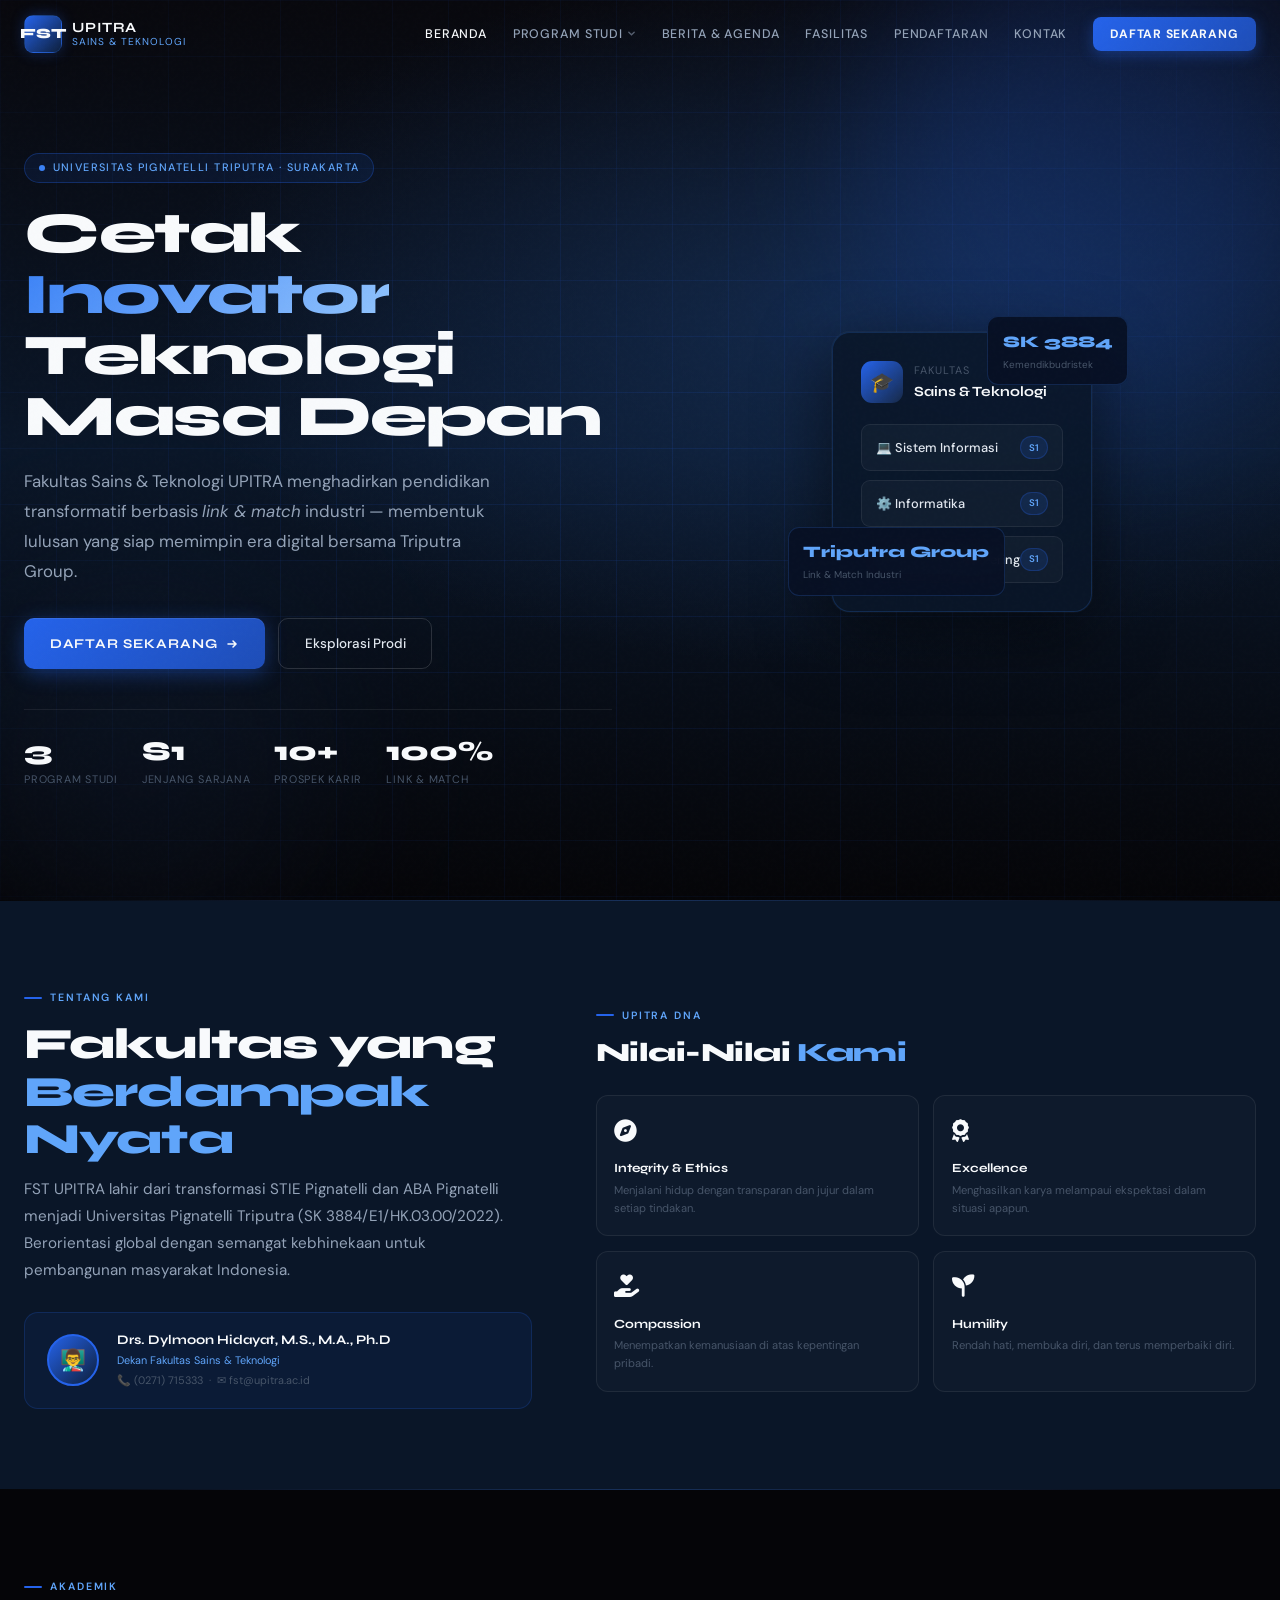
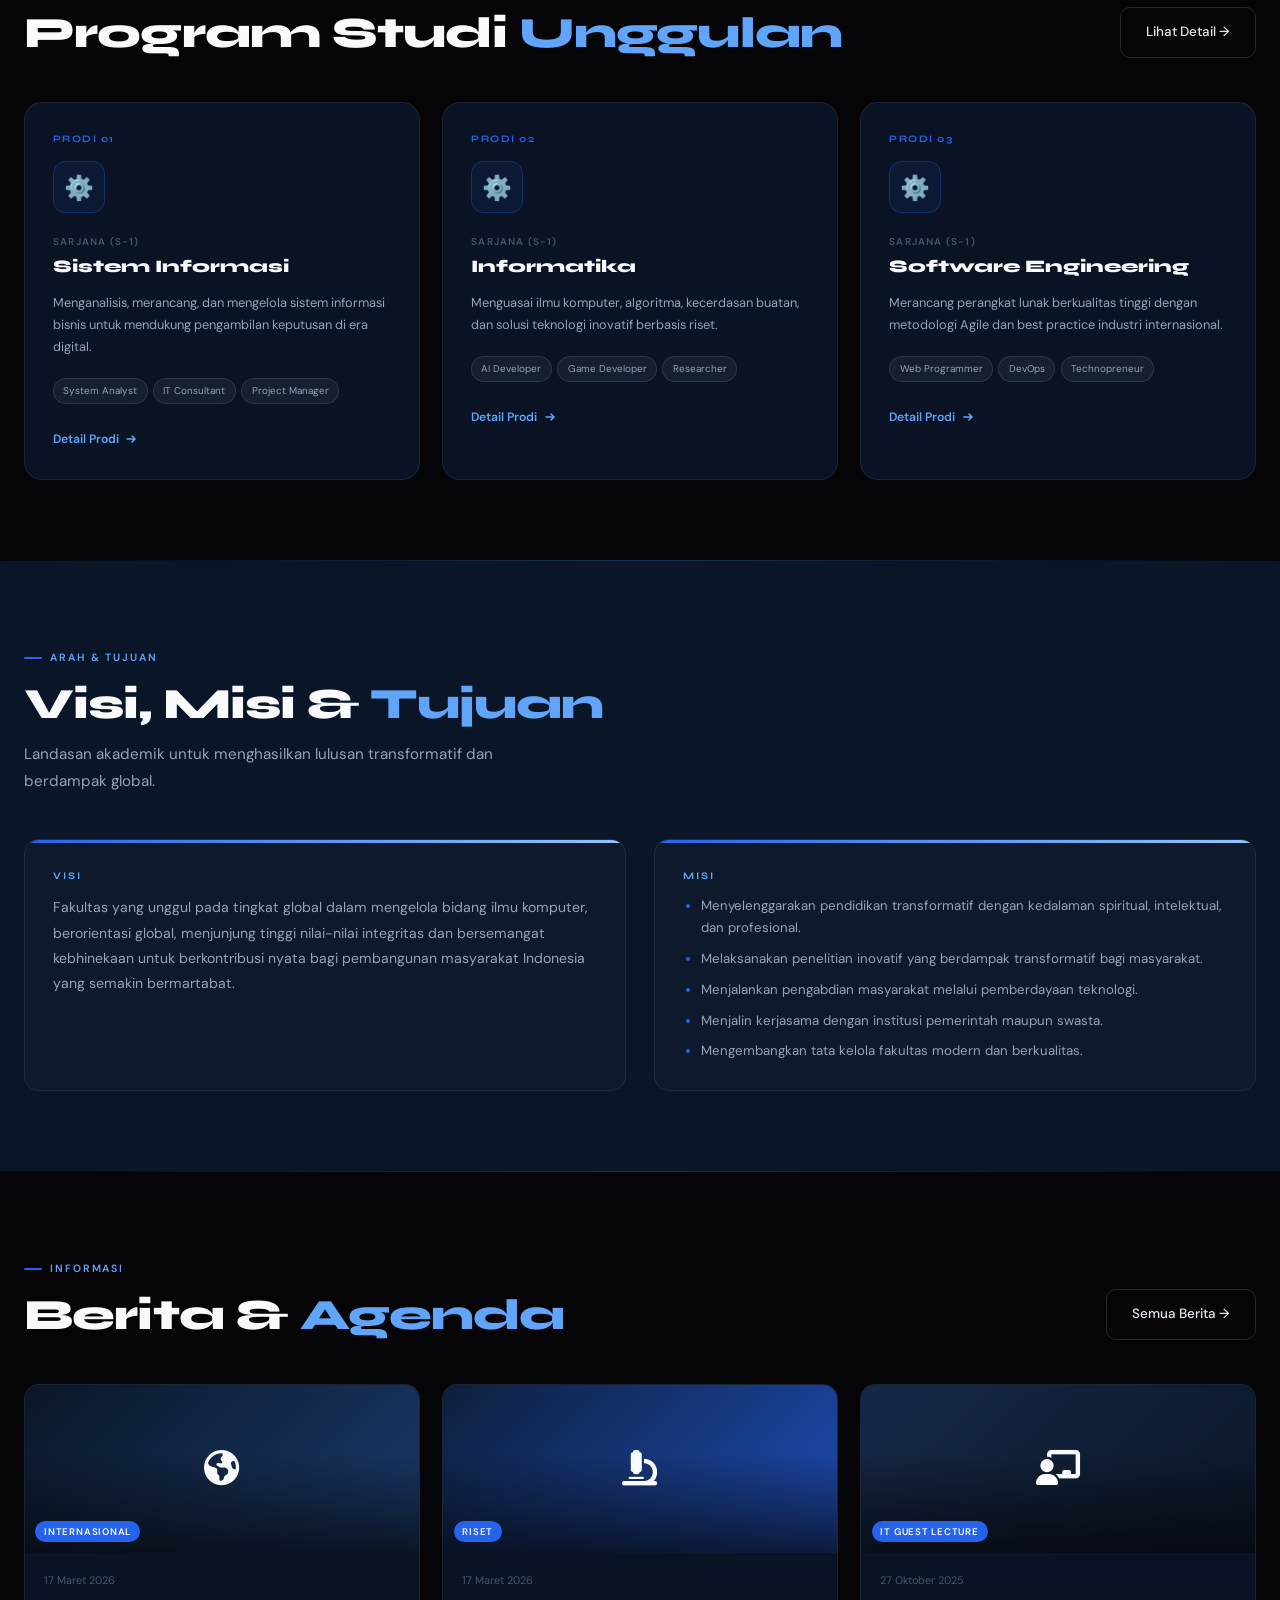
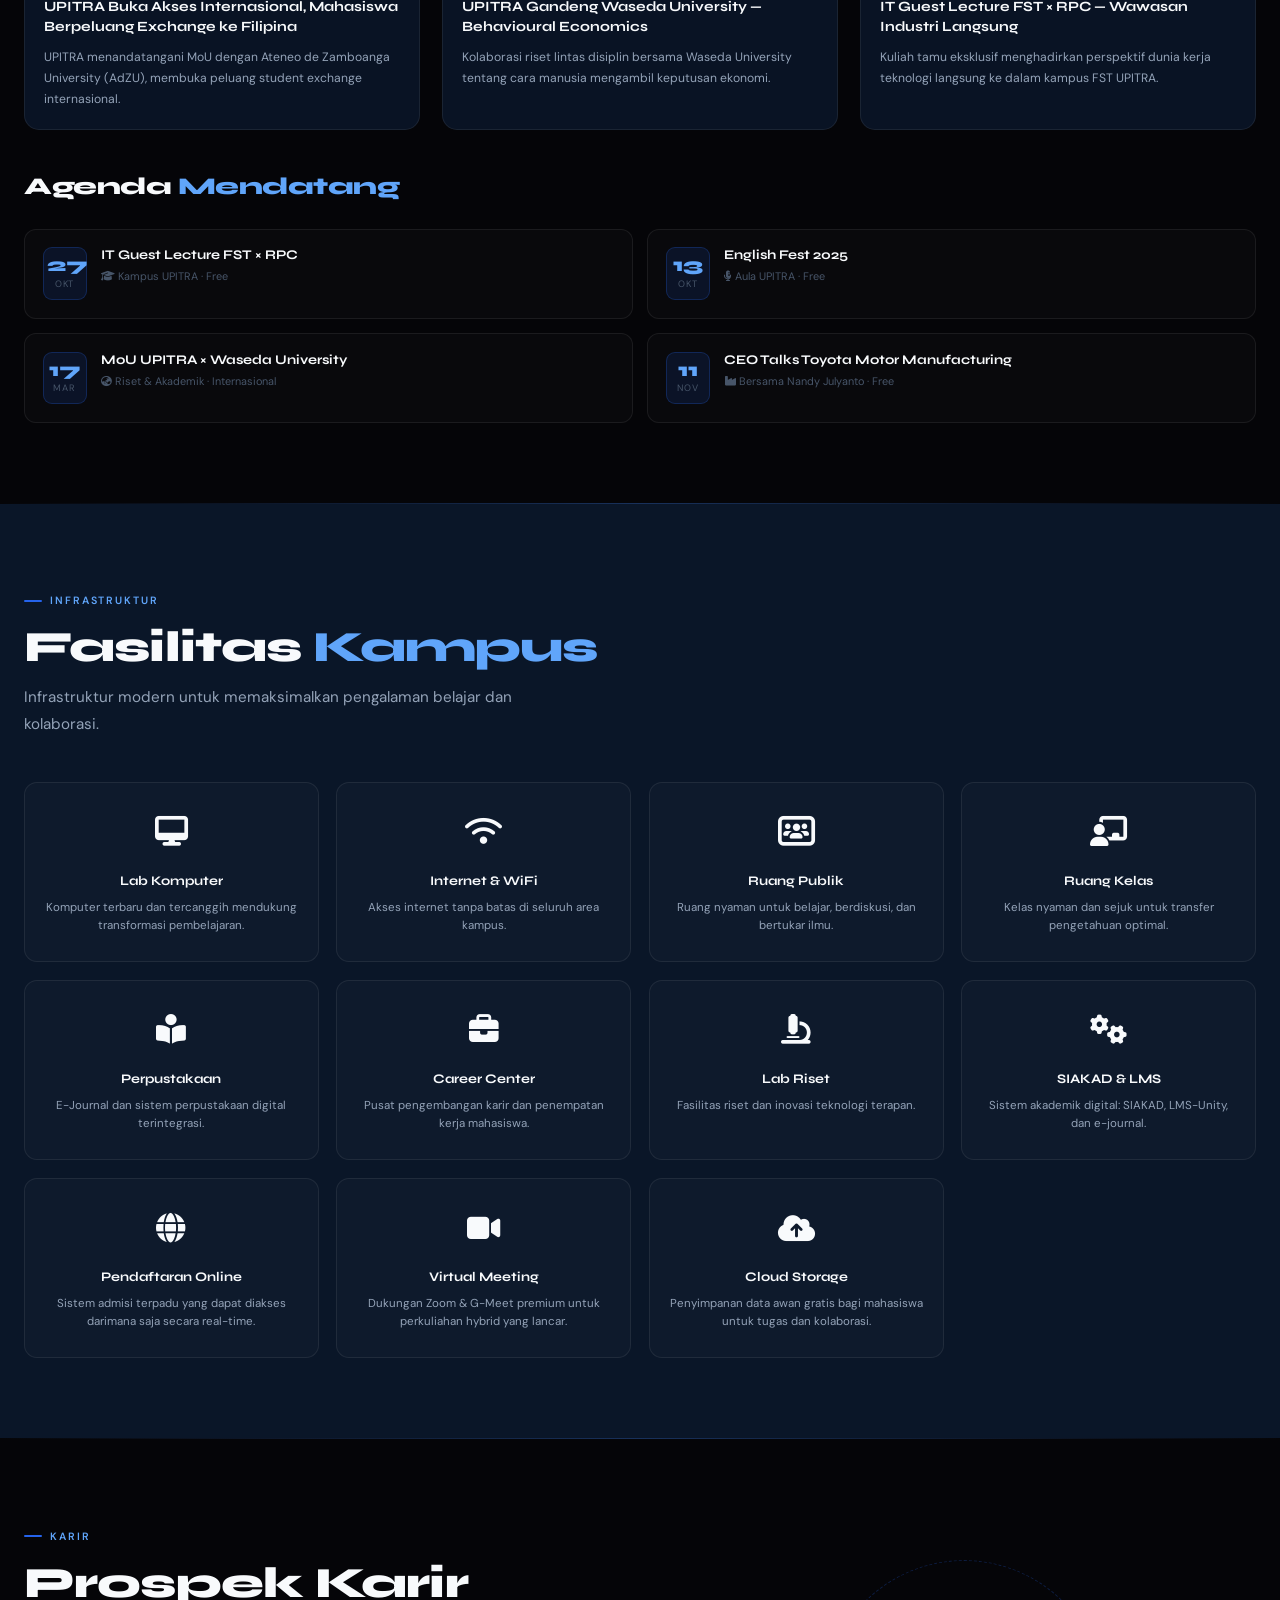
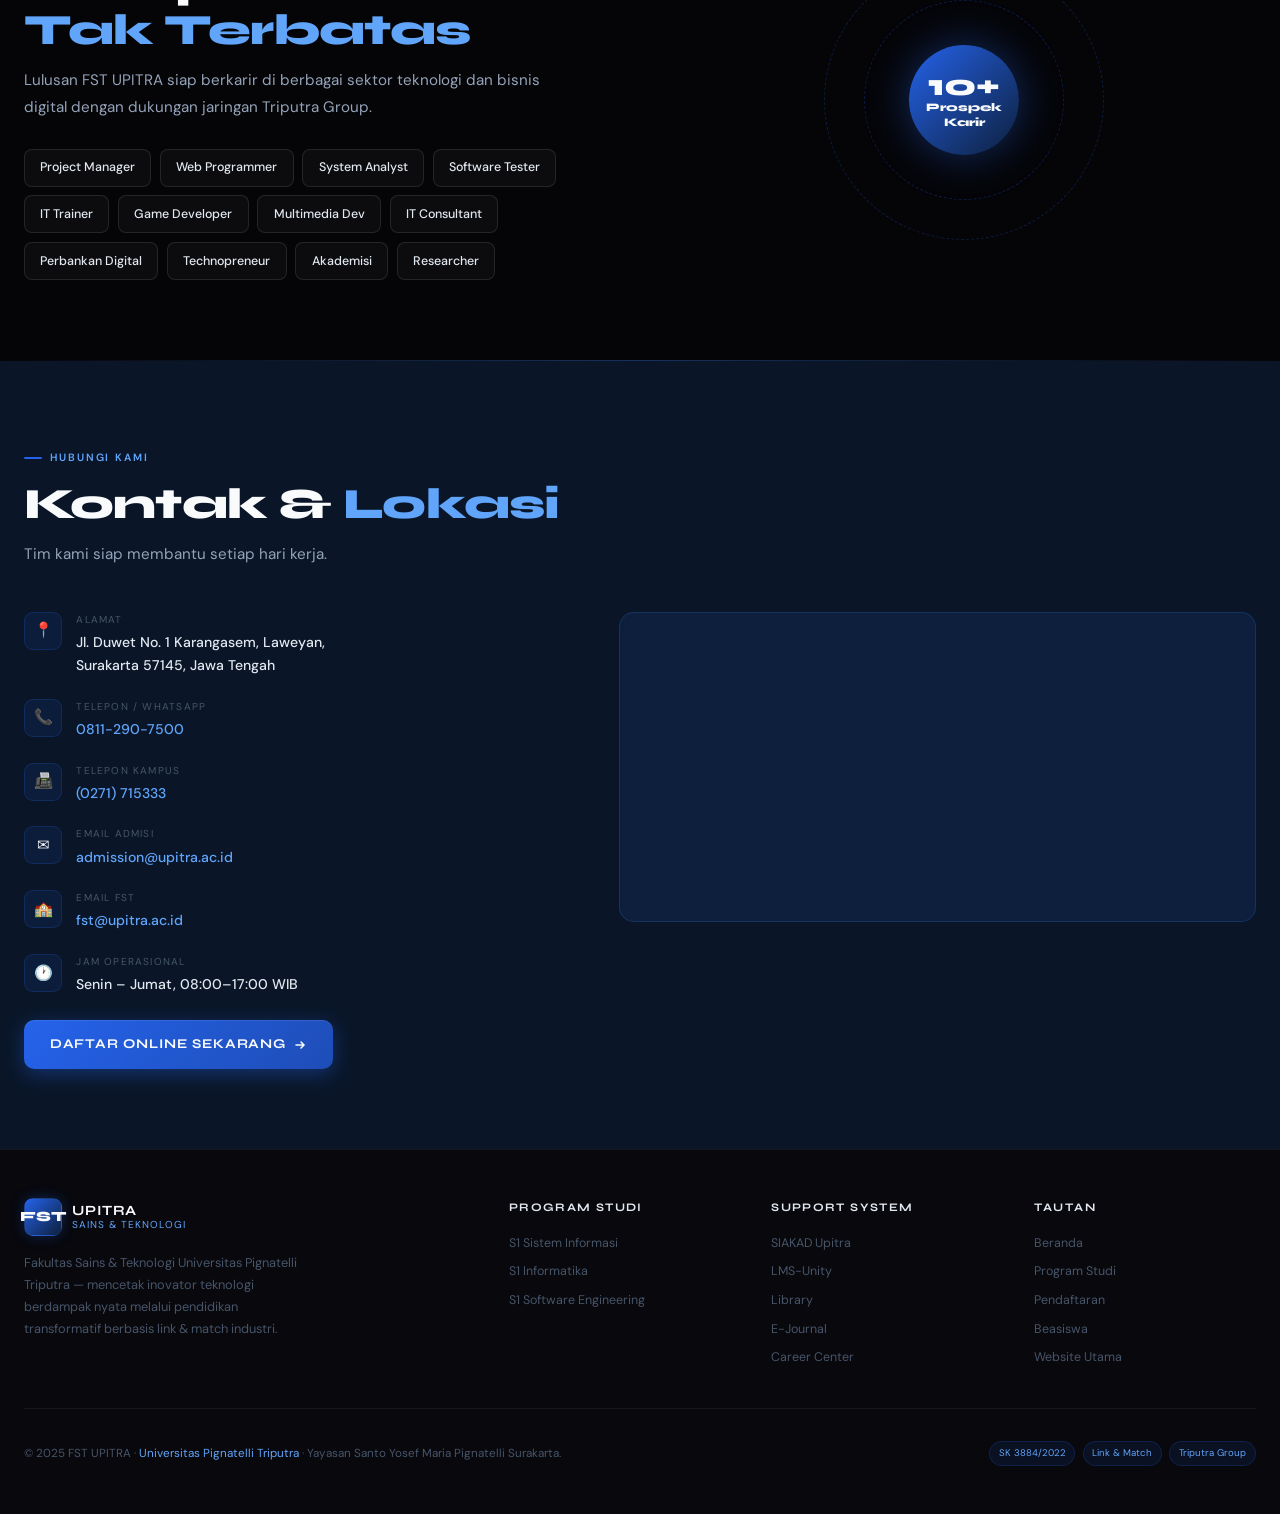
==== index.html @ 9dd38aa5 "first commit" ====
<!DOCTYPE html>
<html lang="id">
<head>
  <meta charset="UTF-8" />
  <meta name="viewport" content="width=device-width, initial-scale=1.0" />
  <meta name="description" content="Fakultas Sains dan Teknologi Universitas Pignatelli Triputra (FST UPITRA) — Unggul, Inovatif, Berdampak. Program Studi Sistem Informasi, Informatika, dan Rekayasa Perangkat Lunak." />
  <meta name="keywords" content="FST UPITRA, Fakultas Sains Teknologi, Informatika, Sistem Informasi, Rekayasa Perangkat Lunak, UPITRA, Surakarta" />
  <title>FST UPITRA — Beranda | Fakultas Sains &amp; Teknologi</title>
  <link rel="preconnect" href="https://fonts.googleapis.com" />
  <link rel="preconnect" href="https://fonts.gstatic.com" crossorigin />
  <link href="https://fonts.googleapis.com/css2?family=Syne:wght@400;600;700;800&family=DM+Sans:ital,opsz,wght@0,9..40,300;0,9..40,400;0,9..40,500;1,9..40,300&display=swap" rel="stylesheet" />
  <link rel="stylesheet" href="fst-style.css" />
  <link rel="stylesheet" href="https://cdnjs.cloudflare.com/ajax/libs/font-awesome/6.4.2/css/all.min.css">
  <link href="https://jsdelivr" rel="stylesheet" integrity="sha384-QWTKZyjpPEjISv5WaRU9OFeRpok6YctnYmDr5pNlyT2bRjXh0JMhjY6hW+ALEwIH" crossorigin="anonymous">


  <style>
   html{
    overflow-x: hidden;
   }
    #hero {
      min-height: 100svh;
      display: flex;
      align-items: center;
      position: relative;
      overflow: hidden;
      padding: calc(var(--nav-h) + 2.5rem) 1.5rem 4rem;
    }
    .hero-bg {
      position: absolute; inset: 0;
      background:
        radial-gradient(ellipse 80% 60% at 65% 35%, rgba(26,58,107,0.55) 0%, transparent 65%),
        linear-gradient(180deg, var(--black-deep) 0%, var(--navy) 50%, var(--black) 100%);
    }
    .hero-grid {
      position: absolute; inset: 0;
      background-image: linear-gradient(var(--line) 1px, transparent 1px), linear-gradient(90deg, var(--line) 1px, transparent 1px);
      background-size: 56px 56px;
      mask-image: radial-gradient(ellipse 85% 85% at 50% 50%, black, transparent);
      pointer-events: none;
    }
    .hero-orb {
      position: absolute; border-radius: 50%; filter: blur(80px); opacity: 0.2;
      animation: orb-float 9s ease-in-out infinite alternate;
    }
    .hero-orb-1 { width: 500px; height: 500px; background: var(--blue-accent); top: -80px; right: -80px; }
    .hero-orb-2 { width: 360px; height: 360px; background: var(--navy-light); bottom: -40px; left: -40px; animation-delay: 3s; }

    .hero-content {
      position: relative; z-index: 2;
      max-width: 1280px; margin: 0 auto; width: 100%;
      display: grid;
      grid-template-columns: 1fr 1fr;
      gap: 3.5rem;
      align-items: center;
    }

    .hero-eyebrow {
      display: inline-flex; align-items: center; gap: 0.5rem;
      padding: 0.32rem 0.85rem;
      background: rgba(37,99,235,0.1); border: 1px solid rgba(37,99,235,0.3);
      border-radius: 999px;
      font-size: 0.68rem; font-weight: 500; letter-spacing: 0.13em; text-transform: uppercase;
      color: var(--blue-light); margin-bottom: 1.25rem;
      animation: fade-in 0.8s var(--ease-out) 0.15s both;
    }
    .hero-eyebrow-dot { width: 6px; height: 6px; border-radius: 50%; background: var(--blue-glow); animation: pulse-dot 2s infinite; }

    .hero-h1 {
      font-family: var(--font-display);
      font-size: clamp(2.2rem, 4.5vw, 4rem);
      font-weight: 800; line-height: 1.06; letter-spacing: -0.025em;
      margin-bottom: 1.25rem;
      animation: fade-in 0.9s var(--ease-out) 0.3s both;
    }
    .hero-h1 em { font-style: normal; background: linear-gradient(135deg, var(--blue-glow), var(--sky)); -webkit-background-clip: text; -webkit-text-fill-color: transparent; background-clip: text; }

    .hero-p {
      font-size: clamp(0.9rem, 1.4vw, 1.05rem);
      color: var(--white-mute); max-width: 480px; margin-bottom: 2rem; line-height: 1.78;
      animation: fade-in 1s var(--ease-out) 0.45s both;
    }

    .hero-actions { display: flex; flex-wrap: wrap; gap: 0.85rem; animation: fade-in 1s var(--ease-out) 0.6s both; }

    .hero-stats {
      display: flex; flex-wrap: wrap; gap: 1.5rem;
      margin-top: 2.5rem; padding-top: 1.75rem;
      border-top: 1px solid rgba(255,255,255,0.07);
      animation: fade-in 1s var(--ease-out) 0.75s both;
    }
    .stat-item { text-align: left; }
    .stat-num { font-family: var(--font-display); font-size: 1.7rem; font-weight: 800; color: var(--white); display: block; line-height: 1; }
    .stat-label { font-size: 0.68rem; color: var(--white-ghost); letter-spacing: 0.07em; text-transform: uppercase; margin-top: 0.2rem; }

    /* Hero right card */
    .hero-visual {
      position: relative; display: flex; justify-content: center; align-items: center;
      animation: fade-in 1s var(--ease-out) 0.35s both;
    }
    .hero-big-card {
      background: rgba(10,22,40,0.88); border: 1px solid var(--glass-border);
      border-radius: 18px; padding: 1.75rem; backdrop-filter: blur(16px);
      width: 100%; max-width: 340px;
      box-shadow: 0 20px 70px rgba(0,0,0,0.55), 0 0 0 1px rgba(255,255,255,0.04);
    }
    .hbc-top { display: flex; align-items: center; gap: 0.7rem; margin-bottom: 1.3rem; }
    .hbc-icon { width: 42px; height: 42px; background: linear-gradient(135deg, var(--blue-accent), var(--navy-light)); border-radius: 11px; display: flex; align-items: center; justify-content: center; font-size: 1.2rem; }
    .hbc-meta { font-size: 0.68rem; text-transform: uppercase; letter-spacing: 0.09em; color: var(--white-ghost); }
    .hbc-meta strong { display: block; font-family: var(--font-display); font-size: 0.88rem; color: var(--white); text-transform: none; letter-spacing: 0; font-weight: 700; }
    .hbc-prodi-list { display: flex; flex-direction: column; gap: 0.6rem; }
    .hbc-prodi {
      display: flex; align-items: center; justify-content: space-between;
      padding: 0.65rem 0.9rem;
      background: rgba(255,255,255,0.03); border: 1px solid rgba(255,255,255,0.07); border-radius: 9px;
      transition: border-color 0.2s, background 0.2s;
    }
    .hbc-prodi:hover { border-color: var(--blue-accent); background: rgba(37,99,235,0.08); }
    .hbc-prodi-name { font-size: 0.8rem; font-weight: 500; color: var(--white-dim); }
    .hbc-prodi-badge { font-size: 0.6rem; padding: 0.18rem 0.48rem; border-radius: 999px; background: rgba(37,99,235,0.15); color: var(--blue-light); font-weight: 600; border: 1px solid rgba(37,99,235,0.25); }
    .float-card {
      position: absolute;
      background: rgba(8,16,36,0.95); border: 1px solid var(--glass-border); border-radius: 11px;
      padding: 0.7rem 0.9rem; backdrop-filter: blur(12px); font-size: 0.72rem; white-space: nowrap;
    }
    .float-card-1 { top: -16px; right: -36px; animation: float-1 4s ease-in-out infinite; }
    .float-card-2 { bottom: 16px; left: -44px; animation: float-2 5s ease-in-out infinite; }
    @keyframes float-1 { 0%,100%{ transform:translateY(0); } 50%{ transform:translateY(-9px); } }
    @keyframes float-2 { 0%,100%{ transform:translateY(0); } 50%{ transform:translateY(7px); } }
    .fc-val { font-family: var(--font-display); font-size: 1rem; font-weight: 800; color: var(--blue-light); }
    .fc-lbl { color: var(--white-ghost); font-size: 0.62rem; margin-top: 0.1rem; }

    /* ABOUT */
    #about { background: var(--navy); }
    .about-grid { display: grid; grid-template-columns: 1fr 1.3fr; gap: 4rem; align-items: center; }
    .about-dekan {
      display: flex; align-items: center; gap: 1.1rem;
      padding: 1.1rem 1.4rem;
      background: rgba(37,99,235,0.07); border: 1px solid rgba(37,99,235,0.2); border-radius: 14px;
      margin-top: 1.75rem;
    }
    .dekan-photo { width: 52px; height: 52px; border-radius: 50%; background: linear-gradient(135deg, var(--blue-accent), var(--navy-mid)); display: flex; align-items: center; justify-content: center; font-size: 1.3rem; flex-shrink: 0; border: 2px solid var(--blue-accent); }
    .dekan-name { font-family: var(--font-display); font-weight: 700; font-size: 0.82rem; color: var(--white); }
    .dekan-title { font-size: 0.68rem; color: var(--blue-light); }
    .dekan-contact { font-size: 0.68rem; color: var(--white-ghost); margin-top: 0.15rem; }
    .about-pillars { display: grid; grid-template-columns: 1fr 1fr; gap: 0.9rem; margin-top: 1.75rem; }
    .pillar-card { padding: 1.1rem; background: rgba(255,255,255,0.02); border: 1px solid rgba(255,255,255,0.07); border-radius: 12px; transition: border-color 0.3s, background 0.3s; }
    .pillar-card:hover { border-color: var(--blue-accent); background: rgba(37,99,235,0.06); }
    .pillar-icon { font-size: 1.4rem; margin-bottom: 0.45rem; }
    .pillar-title { font-family: var(--font-display); font-size: 0.78rem; font-weight: 700; color: var(--white); margin-bottom: 0.2rem; }
    .pillar-desc { font-size: 0.7rem; color: var(--white-ghost); line-height: 1.6; }

    /* PRODI CARDS */
    #prodi { background: var(--black); }
    .prodi-grid { display: grid; grid-template-columns: repeat(3, 1fr); gap: 1.4rem; margin-top: 2.75rem; }
    .prodi-card {
      position: relative; background: var(--card-bg); border: 1px solid rgba(255,255,255,0.07);
      border-radius: 18px; padding: 1.75rem; overflow: hidden;
      transition: transform 0.32s var(--ease-out), border-color 0.32s, box-shadow 0.32s;
      cursor: pointer;
    }
    .prodi-card::before { content:''; position:absolute; inset:0; background: linear-gradient(135deg, rgba(37,99,235,0.12), transparent 60%); opacity:0; transition: opacity 0.32s; }
    .prodi-card:hover { transform: translateY(-6px); border-color: var(--blue-accent); box-shadow: 0 22px 60px rgba(37,99,235,0.18); }
    .prodi-card:hover::before { opacity: 1; }
    .prodi-number { font-family: var(--font-display); font-size: 0.62rem; font-weight: 700; letter-spacing: 0.15em; color: var(--blue-accent); text-transform: uppercase; margin-bottom: 0.9rem; }
    .prodi-icon-wrap { width: 52px; height: 52px; border-radius: 13px; border: 1px solid rgba(37,99,235,0.3); background: rgba(37,99,235,0.08); display: flex; align-items: center; justify-content: center; font-size: 1.5rem; margin-bottom: 1.3rem; transition: background 0.3s, transform 0.3s; }
    .prodi-card:hover .prodi-icon-wrap { background: rgba(37,99,235,0.18); transform: scale(1.05); }
    .prodi-degree { font-size: 0.62rem; letter-spacing: 0.12em; text-transform: uppercase; color: var(--white-ghost); font-weight: 600; margin-bottom: 0.35rem; }
    .prodi-name { font-family: var(--font-display); font-size: 1.1rem; font-weight: 800; color: var(--white); line-height: 1.2; margin-bottom: 0.9rem; }
    .prodi-desc { font-size: 0.8rem; color: var(--white-mute); line-height: 1.72; margin-bottom: 1.3rem; }
    .prodi-tags { display: flex; flex-wrap: wrap; gap: 0.35rem; margin-bottom: 1.3rem; }
    .prodi-link { display: inline-flex; align-items: center; gap: 0.4rem; font-size: 0.76rem; font-weight: 600; color: var(--blue-light); transition: gap 0.2s; }
    .prodi-link:hover { gap: 0.65rem; }

    /* VISI MISI */
    #visi { background: var(--navy); }
    .vm-grid { display: grid; grid-template-columns: 1fr 1fr; gap: 1.75rem; margin-top: 2.75rem; }
    .vm-card { padding: 1.75rem; background: rgba(255,255,255,0.02); border: 1px solid rgba(255,255,255,0.07); border-radius: 15px; position: relative; overflow: hidden; }
    .vm-card::after { content:''; position:absolute; top:0; left:0; right:0; height:3px; background: linear-gradient(90deg, var(--blue-accent), var(--sky)); border-radius: 3px 3px 0 0; }
    .vm-label { font-family: var(--font-display); font-size: 0.63rem; letter-spacing: 0.2em; text-transform: uppercase; color: var(--blue-light); font-weight: 700; margin-bottom: 0.7rem; }
    .vm-text { font-size: 0.88rem; color: var(--white-mute); line-height: 1.8; }
    .vm-list { padding-left: 1.1rem; list-style: disc; display: flex; flex-direction: column; gap: 0.55rem; }
    .vm-list li { font-size: 0.83rem; color: var(--white-mute); line-height: 1.65; }
    .vm-list li::marker { color: var(--blue-accent); }

    /* NEWS */
    #news { background: var(--black); }
    .news-grid { display: grid; grid-template-columns: repeat(3, 1fr); gap: 1.4rem; margin-top: 2.75rem; }
    .news-card { background: var(--card-bg); border: 1px solid rgba(255,255,255,0.07); border-radius: 15px; overflow: hidden; transition: transform 0.3s var(--ease-out), border-color 0.3s, box-shadow 0.3s; }
    .news-card:hover { transform: translateY(-4px); border-color: rgba(37,99,235,0.4); box-shadow: 0 14px 44px rgba(0,0,0,0.38); }
    .news-thumb { width: 100%; height: 168px; background: linear-gradient(135deg, var(--navy), var(--blue)); display: flex; align-items: center; justify-content: center; font-size: 2.2rem; position: relative; overflow: hidden; }
    .news-thumb-overlay { position: absolute; inset: 0; background: linear-gradient(0deg, rgba(5,5,8,0.7) 0%, transparent 60%); }
    .news-thumb .t-icon { position: relative; z-index: 1; }
    .news-cat { position: absolute; bottom: 0.65rem; left: 0.65rem; font-size: 0.6rem; padding: 0.18rem 0.55rem; border-radius: 999px; background: var(--blue-accent); color: var(--white); font-weight: 600; letter-spacing: 0.08em; text-transform: uppercase; z-index: 2; }
    .news-body { padding: 1.2rem; }
    .news-date { font-size: 0.68rem; color: var(--white-ghost); margin-bottom: 0.45rem; }
    .news-title { font-family: var(--font-display); font-size: 0.88rem; font-weight: 700; color: var(--white); line-height: 1.42; margin-bottom: 0.65rem; }
    .news-excerpt { font-size: 0.76rem; color: var(--white-mute); line-height: 1.72; }

    .agenda-grid { display: grid; grid-template-columns: repeat(2, 1fr); gap: 0.9rem; margin-top: 1.75rem; }
    .agenda-card { display: flex; gap: 0.9rem; align-items: flex-start; padding: 1.1rem; background: rgba(255,255,255,0.02); border: 1px solid rgba(255,255,255,0.07); border-radius: 12px; transition: border-color 0.2s; }
    .agenda-card:hover { border-color: var(--blue-accent); }
    .agenda-date-box { flex-shrink: 0; width: 44px; text-align: center; background: rgba(37,99,235,0.12); border: 1px solid rgba(37,99,235,0.25); border-radius: 9px; padding: 0.45rem 0.2rem; }
    .agenda-day { font-family: var(--font-display); font-size: 1.2rem; font-weight: 800; color: var(--blue-light); line-height: 1; display: block; }
    .agenda-month { font-size: 0.58rem; text-transform: uppercase; letter-spacing: 0.09em; color: var(--white-ghost); display: block; margin-top: 0.12rem; }
    .agenda-title { font-family: var(--font-display); font-size: 0.83rem; font-weight: 700; color: var(--white); margin-bottom: 0.2rem; line-height: 1.35; }
    .agenda-meta { font-size: 0.68rem; color: var(--white-ghost); }

    /* FASILITAS */
    #fasilitas { background: var(--navy); }
    .fasilitas-grid { display: grid; grid-template-columns: repeat(4, 1fr); gap: 1.1rem; margin-top: 2.75rem; }
    .fas-card { padding: 1.6rem 1.2rem; background: rgba(255,255,255,0.02); border: 1px solid rgba(255,255,255,0.07); border-radius: 13px; text-align: center; transition: transform 0.3s, border-color 0.3s, background 0.3s; }
    .fas-card:hover { transform: translateY(-4px); border-color: var(--blue-accent); background: rgba(37,99,235,0.06); }
    .fas-icon { font-size: 1.85rem; margin-bottom: 0.85rem; display: block; }
    .fas-name { font-family: var(--font-display); font-size: 0.82rem; font-weight: 700; color: var(--white); margin-bottom: 0.4rem; }
    .fas-desc { font-size: 0.72rem; color: var(--white-mute); line-height: 1.6; }

    /* KARIR */
    #karir { background: var(--black); }
    .karir-inner { display: grid; grid-template-columns: 1fr 1fr; gap: 4rem; align-items: center; }
    .karir-tags { display: flex; flex-wrap: wrap; gap: 0.55rem; margin-top: 1.75rem; }
    .karir-tag { padding: 0.48rem 0.95rem; background: rgba(255,255,255,0.03); border: 1px solid rgba(255,255,255,0.1); border-radius: 8px; font-size: 0.78rem; color: var(--white-dim); font-weight: 500; transition: border-color 0.2s, color 0.2s, background 0.2s, transform 0.2s; }
    .karir-tag:hover { border-color: var(--blue-accent); color: var(--blue-light); background: rgba(37,99,235,0.08); transform: translateY(-2px); }
    .karir-visual { position: relative; height: 320px; display: flex; align-items: center; justify-content: center; }
    .karir-ring { position: absolute; border-radius: 50%; border: 1px dashed rgba(37,99,235,0.25); animation: spin-ring 20s linear infinite; }
    .karir-ring-1 { width: 280px; height: 280px; }
    .karir-ring-2 { width: 200px; height: 200px; animation-duration: 14s; animation-direction: reverse; }
    @keyframes spin-ring { from{ transform:rotate(0deg); } to{ transform:rotate(360deg); } }
    .karir-center { position: relative; z-index: 2; width: 110px; height: 110px; background: linear-gradient(135deg, var(--blue-accent), var(--navy-mid)); border-radius: 50%; display: flex; flex-direction: column; align-items: center; justify-content: center; box-shadow: 0 0 44px rgba(37,99,235,0.4); font-family: var(--font-display); font-weight: 800; font-size: 0.72rem; text-align: center; line-height: 1.3; }
    .karir-center .big-num { font-size: 1.9rem; line-height: 1; }

    /* KONTAK */
    #kontak { background: var(--navy); }
    .kontak-grid { display: grid; grid-template-columns: 1fr 1.2fr; gap: 4rem; align-items: start; margin-top: 2.75rem; }
    .kontak-item { display: flex; align-items: flex-start; gap: 0.9rem; margin-bottom: 1.35rem; }
    .kontak-icon { width: 38px; height: 38px; background: rgba(37,99,235,0.1); border: 1px solid rgba(37,99,235,0.2); border-radius: 9px; display: flex; align-items: center; justify-content: center; font-size: 0.95rem; flex-shrink: 0; }
    .kontak-key { font-size: 0.63rem; letter-spacing: 0.12em; text-transform: uppercase; color: var(--white-ghost); margin-bottom: 0.15rem; }
    .kontak-val { font-size: 0.88rem; color: var(--white-dim); font-weight: 500; }
    .kontak-val a { color: var(--blue-light); }
    .kontak-val a:hover { text-decoration: underline; }
    .map-placeholder { border-radius: 15px; overflow: hidden; border: 1px solid var(--glass-border); height: 310px; position: relative; background: var(--navy-mid); }
    .map-placeholder iframe { position:absolute; inset:0; width:100%; height:100%; border:none; filter: invert(0.88) hue-rotate(180deg) saturate(0.55); border-radius: 15px; }

    /* =============================================
       INDEX RESPONSIVE FIXES
    ============================================= */
    @media (max-width: 1024px) {
      .hero-content { grid-template-columns: 1fr; gap: 0; }
      .hero-visual { display: none; }
      .about-grid { grid-template-columns: 1fr; gap: 2.5rem; }
      .prodi-grid { grid-template-columns: 1fr 1fr; }
      .news-grid { grid-template-columns: 1fr 1fr; }
      .fasilitas-grid { grid-template-columns: repeat(2, 1fr); }
      .karir-inner { grid-template-columns: 1fr; }
      .karir-visual { display: none; }
      .kontak-grid { grid-template-columns: 1fr; gap: 2.5rem; }
    }

    @media (max-width: 768px) {
      /* Hero */
      #hero { padding: calc(var(--nav-h) + 1.75rem) 1rem 3rem; min-height: 100svh; }
      .hero-h1 { font-size: clamp(1.9rem, 7vw, 2.6rem); }
      .hero-p { font-size: 0.88rem; }
      .hero-actions { flex-direction: column; gap: 0.75rem; }
      .hero-actions .btn-primary,
      .hero-actions .btn-ghost { width: 100%; justify-content: center; }
      .hero-stats { gap: 1.2rem; }
      .stat-num { font-size: 1.45rem; }

      /* About */
      .about-pillars { grid-template-columns: 1fr 1fr; }
      .about-dekan { flex-direction: column; text-align: center; }

      /* Prodi */
      .prodi-grid { grid-template-columns: 1fr; gap: 1rem; }

      /* Visi */
      .vm-grid { grid-template-columns: 1fr; }

      /* News */
      .news-grid { grid-template-columns: 1fr; gap: 1rem; }
      .agenda-grid { grid-template-columns: 1fr; gap: 0.75rem; }

      /* Fasilitas */
      .fasilitas-grid { grid-template-columns: 1fr 1fr; }

      /* Kontak */
      .map-placeholder { height: 240px; }
    }

    @media (max-width: 480px) {
      #hero { padding: calc(var(--nav-h) + 1.25rem) 1rem 2.5rem; }
      .hero-h1 { font-size: clamp(1.7rem, 8vw, 2.2rem); }
      .about-pillars { grid-template-columns: 1fr; }
      .fasilitas-grid { grid-template-columns: 1fr; }
      .hero-stats { gap: 1rem; }
      .stat-item { min-width: calc(50% - 0.5rem); }
    }
  </style>
</head>

<body>
  <!-- NAVBAR -->
  <header>
    <nav id="navbar" role="navigation" aria-label="Main navigation">
      <div class="nav-inner">
        <a href="index.html" class="nav-logo" aria-label="FST UPITRA Beranda">
          <div class="nav-logo-badge" aria-hidden="true">FST</div>
          <div class="nav-logo-text">
            <strong>UPITRA</strong>
            <span>Sains &amp; Teknologi</span>
          </div>
        </a>
        <ul class="nav-links" role="list">
          <li>
            <a href="#about" class="active">Beranda
              <!-- <svg class="chevron" viewBox="0 0 10 10" fill="none" aria-hidden="true"><path d="M2 3.5 5 6.5 8 3.5" stroke="currentColor" stroke-width="1.5" stroke-linecap="round"/></svg> -->
            </a>
            <!-- <ul class="dropdown"><li><a href="#about">Sekilas Pandang</a></li><li><a href="#visi">Visi &amp; Misi</a></li></ul> -->
          </li>
          <li>
            <a href="prodi.html">Program Studi
              <svg class="chevron" viewBox="0 0 10 10" fill="none" aria-hidden="true"><path d="M2 3.5 5 6.5 8 3.5" stroke="currentColor" stroke-width="1.5" stroke-linecap="round"/></svg>
            </a>
            <ul class="dropdown">
              <li><a href="prodi.html#si">S1 Sistem Informasi</a></li>
              <li><a href="prodi.html#inf">S1 Informatika</a></li>
              <li><a href="prodi.html#rpl">S1 Software Engineering</a></li>
            </ul>
          </li>
          <li><a href="#news">Berita &amp; Agenda</a></li>
          <li><a href="#fasilitas">Fasilitas</a></li>
          <li><a href="pendaftaran.html">Pendaftaran</a></li>
          <li><a href="#kontak">Kontak</a></li>
          <li><a href="pendaftaran.html" class="nav-cta">Daftar Sekarang</a></li>
        </ul>
        <button class="nav-hamburger" id="hamburger" aria-label="Toggle menu" aria-expanded="false" aria-controls="mobile-menu">
          <span></span><span></span><span></span>
        </button>
      </div>
    </nav>
    <div class="mobile-menu" id="mobile-menu" role="dialog" aria-label="Mobile navigation">
      <p class="mob-section-title">Halaman</p>
      <a href="#about" onclick="closeMobile()">Tentang FST</a>
      <a href="#visi" onclick="closeMobile()">Visi &amp; Misi</a>
      <a href="prodi.html">Program Studi</a>
      <a href="#news" onclick="closeMobile()">Berita &amp; Agenda</a>
      <a href="#fasilitas" onclick="closeMobile()">Fasilitas</a>
      <a href="pendaftaran.html">Pendaftaran</a>
      <a href="#kontak" onclick="closeMobile()">Kontak</a>
      <p class="mob-section-title">Program Studi</p>
      <a href="prodi.html#si">S1 Sistem Informasi</a>
      <a href="prodi.html#inf">S1 Informatika</a>
      <a href="prodi.html#rpl">S1 Software Engineering</a>
      <a href="pendaftaran.html" class="mob-cta" onclick="closeMobile()">Daftar Sekarang →</a>
    </div>
  </header>

  <main>
    <!-- HERO -->
    <section id="hero" aria-label="Hero">
      <div class="hero-bg" aria-hidden="true"></div>
      <div class="hero-grid" aria-hidden="true"></div>
      <div class="hero-orb hero-orb-1" aria-hidden="true"></div>
      <div class="hero-orb hero-orb-2" aria-hidden="true"></div>
      <div class="hero-content">
        <div>
          <div class="hero-eyebrow"><span class="hero-eyebrow-dot" aria-hidden="true"></span>Universitas Pignatelli Triputra · Surakarta</div>
          <h1 class="hero-h1">Cetak <em>Inovator</em><br />Teknologi<br />Masa Depan</h1>
          <p class="hero-p">Fakultas Sains &amp; Teknologi UPITRA menghadirkan pendidikan transformatif berbasis <em>link &amp; match</em> industri — membentuk lulusan yang siap memimpin era digital bersama Triputra Group.</p>
          <div class="hero-actions">
            <a href="pendaftaran.html" class="btn-primary">
              Daftar Sekarang
              <svg width="14" height="14" viewBox="0 0 14 14" fill="none" aria-hidden="true"><path d="M3 7h8M8 4l3 3-3 3" stroke="currentColor" stroke-width="1.5" stroke-linecap="round"/></svg>
            </a>
            <a href="prodi.html" class="btn-ghost">Eksplorasi Prodi</a>
          </div>
          <div class="hero-stats">
            <div class="stat-item"><span class="stat-num">3</span><span class="stat-label">Program Studi</span></div>
            <div class="stat-item"><span class="stat-num">S1</span><span class="stat-label">Jenjang Sarjana</span></div>
            <div class="stat-item"><span class="stat-num">10+</span><span class="stat-label">Prospek Karir</span></div>
            <div class="stat-item"><span class="stat-num">100%</span><span class="stat-label">Link &amp; Match</span></div>
          </div>
        </div>
        <div class="hero-visual" aria-hidden="true">
          <div style="position:relative;">
            <div class="hero-big-card">
              <div class="hbc-top">
                <div class="hbc-icon">🎓</div>
                <div class="hbc-meta"><span>Fakultas</span><strong>Sains &amp; Teknologi</strong></div>
              </div>
              <div class="hbc-prodi-list">
                <div class="hbc-prodi"><span class="hbc-prodi-name">💻 Sistem Informasi</span><span class="hbc-prodi-badge">S1</span></div>
                <div class="hbc-prodi"><span class="hbc-prodi-name">⚙️ Informatika</span><span class="hbc-prodi-badge">S1</span></div>
                <div class="hbc-prodi"><span class="hbc-prodi-name">🛠 Software Engineering</span><span class="hbc-prodi-badge">S1</span></div>
              </div>
            </div>
            <div class="float-card float-card-1"><div class="fc-val">SK 3884</div><div class="fc-lbl">Kemendikbudristek</div></div>
            <div class="float-card float-card-2"><div class="fc-val">Triputra Group</div><div class="fc-lbl">Link &amp; Match Industri</div></div>
          </div>
        </div>
      </div>
    </section>

    <div class="divider"></div>

    <!-- ABOUT -->
    <section id="about" aria-label="Tentang FST UPITRA">
      <div class="container">
        <div class="about-grid">
          <div class="reveal-left">
            <span class="section-label">Tentang Kami</span>
            <h2 class="section-h2">Fakultas yang<br /><em>Berdampak Nyata</em></h2>
            <p class="section-desc">FST UPITRA lahir dari transformasi STIE Pignatelli dan ABA Pignatelli menjadi Universitas Pignatelli Triputra (SK 3884/E1/HK.03.00/2022). Berorientasi global dengan semangat kebhinekaan untuk pembangunan masyarakat Indonesia.</p>
            <div class="about-dekan">
              <div class="dekan-photo" aria-hidden="true">👨‍🏫</div>
              <div>
                <div class="dekan-name">Drs. Dylmoon Hidayat, M.S., M.A., Ph.D</div>
                <div class="dekan-title">Dekan Fakultas Sains &amp; Teknologi</div>
                <div class="dekan-contact">📞 (0271) 715333 &nbsp;·&nbsp; ✉ fst@upitra.ac.id</div>
              </div>
            </div>
          </div>
          <div class="reveal-right">
            <span class="section-label">UPITRA DNA</span>
            <h3 class="section-h2" style="font-size:clamp(1.3rem,2.5vw,1.65rem);">Nilai-Nilai <em>Kami</em></h3>
           <div class="about-pillars">
  <div class="pillar-card">
    <div class="pillar-icon"><i class="fa-solid fa-compass"></i></div>
    <div class="pillar-title">Integrity &amp; Ethics</div>
    <div class="pillar-desc">Menjalani hidup dengan transparan dan jujur dalam setiap tindakan.</div>
  </div>

  <div class="pillar-card">
    <div class="pillar-icon"><i class="fa-solid fa-award"></i></div>
    <div class="pillar-title">Excellence</div>
    <div class="pillar-desc">Menghasilkan karya melampaui ekspektasi dalam situasi apapun.</div>
  </div>

  <div class="pillar-card">
    <div class="pillar-icon"><i class="fa-solid fa-hand-holding-heart"></i></div>
    <div class="pillar-title">Compassion</div>
    <div class="pillar-desc">Menempatkan kemanusiaan di atas kepentingan pribadi.</div>
  </div>

  <div class="pillar-card">
    <div class="pillar-icon"><i class="fa-solid fa-seedling"></i></div>
    <div class="pillar-title">Humility</div>
    <div class="pillar-desc">Rendah hati, membuka diri, dan terus memperbaiki diri.</div>
  </div>
</div>
          </div>
        </div>
      </div>
    </section>

    <div class="divider"></div>

    <!-- PRODI PREVIEW -->
    <section id="prodi" aria-label="Program Studi">
      <div class="container">
        <div class="reveal" style="display:flex;justify-content:space-between;align-items:flex-end;flex-wrap:wrap;gap:1rem;">
          <div><span class="section-label">Akademik</span><h2 class="section-h2">Program Studi <em>Unggulan</em></h2></div>
          <a href="prodi.html" class="btn-ghost" style="flex-shrink:0;">Lihat Detail →</a>
        </div>
        <div class="prodi-grid">
          <article class="prodi-card reveal" style="transition-delay:0.08s;">
            <div class="prodi-number">Prodi 01</div>
            <div class="prodi-icon-wrap" aria-hidden="true">⚙️</div>
            <div class="prodi-degree">Sarjana (S-1)</div>
            <h3 class="prodi-name">Sistem Informasi</h3>
            <p class="prodi-desc">Menganalisis, merancang, dan mengelola sistem informasi bisnis untuk mendukung pengambilan keputusan di era digital.</p>
            <div class="prodi-tags"><span class="tag-chip">System Analyst</span><span class="tag-chip">IT Consultant</span><span class="tag-chip">Project Manager</span></div>
            <a href="prodi.html#si" class="prodi-link">Detail Prodi <svg width="12" height="12" viewBox="0 0 12 12" fill="none"><path d="M2 6h8M7 3l3 3-3 3" stroke="currentColor" stroke-width="1.5" stroke-linecap="round"/></svg></a>
          </article>
          <article class="prodi-card reveal" style="transition-delay:0.16s;">
            <div class="prodi-number">Prodi 02</div>
            <div class="prodi-icon-wrap" aria-hidden="true">⚙️</div>
            <div class="prodi-degree">Sarjana (S-1)</div>
            <h3 class="prodi-name">Informatika</h3>
            <p class="prodi-desc">Menguasai ilmu komputer, algoritma, kecerdasan buatan, dan solusi teknologi inovatif berbasis riset.</p>
            <div class="prodi-tags"><span class="tag-chip">AI Developer</span><span class="tag-chip">Game Developer</span><span class="tag-chip">Researcher</span></div>
            <a href="prodi.html#inf" class="prodi-link">Detail Prodi <svg width="12" height="12" viewBox="0 0 12 12" fill="none"><path d="M2 6h8M7 3l3 3-3 3" stroke="currentColor" stroke-width="1.5" stroke-linecap="round"/></svg></a>
          </article>
          <article class="prodi-card reveal" style="transition-delay:0.24s;">
            <div class="prodi-number">Prodi 03</div>
            <div class="prodi-icon-wrap" aria-hidden="true">⚙️</div>
            <div class="prodi-degree">Sarjana (S-1)</div>
            <h3 class="prodi-name">Software Engineering</h3>
            <p class="prodi-desc">Merancang perangkat lunak berkualitas tinggi dengan metodologi Agile dan best practice industri internasional.</p>
            <div class="prodi-tags"><span class="tag-chip">Web Programmer</span><span class="tag-chip">DevOps</span><span class="tag-chip">Technopreneur</span></div>
            <a href="prodi.html#rpl" class="prodi-link">Detail Prodi <svg width="12" height="12" viewBox="0 0 12 12" fill="none"><path d="M2 6h8M7 3l3 3-3 3" stroke="currentColor" stroke-width="1.5" stroke-linecap="round"/></svg></a>
          </article>
        </div>
      </div>
    </section>

    <div class="divider"></div>

    <!-- VISI MISI -->
    <section id="visi" aria-label="Visi dan Misi">
      <div class="container">
        <div class="reveal"><span class="section-label">Arah &amp; Tujuan</span><h2 class="section-h2">Visi, Misi &amp; <em>Tujuan</em></h2><p class="section-desc">Landasan akademik untuk menghasilkan lulusan transformatif dan berdampak global.</p></div>
        <div class="vm-grid">
          <div class="vm-card reveal"><div class="vm-label">Visi</div><p class="vm-text">Fakultas yang unggul pada tingkat global dalam mengelola bidang ilmu komputer, berorientasi global, menjunjung tinggi nilai-nilai integritas dan bersemangat kebhinekaan untuk berkontribusi nyata bagi pembangunan masyarakat Indonesia yang semakin bermartabat.</p></div>
          <div class="vm-card reveal" style="transition-delay:0.12s;"><div class="vm-label">Misi</div><ul class="vm-list"><li>Menyelenggarakan pendidikan transformatif dengan kedalaman spiritual, intelektual, dan profesional.</li><li>Melaksanakan penelitian inovatif yang berdampak transformatif bagi masyarakat.</li><li>Menjalankan pengabdian masyarakat melalui pemberdayaan teknologi.</li><li>Menjalin kerjasama dengan institusi pemerintah maupun swasta.</li><li>Mengembangkan tata kelola fakultas modern dan berkualitas.</li></ul></div>
        </div>
      </div>
    </section>

    <div class="divider"></div>

    <!-- NEWS -->
    <section id="news" aria-label="Berita dan Agenda">
      <div class="container">
        <div class="reveal" style="display:flex;justify-content:space-between;align-items:flex-end;flex-wrap:wrap;gap:1rem;">
          <div><span class="section-label">Informasi</span><h2 class="section-h2">Berita &amp; <em>Agenda</em></h2></div>
          <a href="https://www.upitra.ac.id/berita-kampus" class="btn-ghost" target="_blank" rel="noopener" style="flex-shrink:0;">Semua Berita →</a>
        </div>
        <div class="news-grid">
          <article class="news-card reveal" style="transition-delay:0.08s;">
  <div class="news-thumb">
    <span class="t-icon"><i class="fa-solid fa-earth-americas"></i></span>
    <div class="news-thumb-overlay"></div>
    <span class="news-cat">Internasional</span>
  </div>
  <div class="news-body">
    <div class="news-date">17 Maret 2026</div>
    <h3 class="news-title">UPITRA Buka Akses Internasional, Mahasiswa Berpeluang Exchange ke Filipina</h3>
    <p class="news-excerpt">UPITRA menandatangani MoU dengan Ateneo de Zamboanga University (AdZU), membuka peluang student exchange internasional.</p>
  </div>
</article>

<article class="news-card reveal" style="transition-delay:0.16s;">
  <div class="news-thumb" style="background:linear-gradient(135deg,#0d1f3c,#1e4db7);">
    <span class="t-icon"><i class="fa-solid fa-microscope"></i></span>
    <div class="news-thumb-overlay"></div>
    <span class="news-cat">Riset</span>
  </div>
  <div class="news-body">
    <div class="news-date">17 Maret 2026</div>
    <h3 class="news-title">UPITRA Gandeng Waseda University — Behavioural Economics</h3>
    <p class="news-excerpt">Kolaborasi riset lintas disiplin bersama Waseda University tentang cara manusia mengambil keputusan ekonomi.</p>
  </div>
</article>

<article class="news-card reveal" style="transition-delay:0.24s;">
  <div class="news-thumb" style="background:linear-gradient(135deg,#162847,#0a1628);">
    <span class="t-icon"><i class="fa-solid fa-chalkboard-user"></i></span>
    <div class="news-thumb-overlay"></div>
    <span class="news-cat">IT Guest Lecture</span>
  </div>
  <div class="news-body">
    <div class="news-date">27 Oktober 2025</div>
    <h3 class="news-title">IT Guest Lecture FST × RPC — Wawasan Industri Langsung</h3>
    <p class="news-excerpt">Kuliah tamu eksklusif menghadirkan perspektif dunia kerja teknologi langsung ke dalam kampus FST UPITRA.</p>
  </div>
</article>
        </div>
        <div style="margin-top:2.75rem;">
          <h3 class="section-h2 reveal" style="font-size:clamp(1.2rem,2.5vw,1.5rem);margin-bottom:0;">Agenda <em>Mendatang</em></h3>
       <div class="agenda-grid">
  <div class="agenda-card reveal" style="transition-delay:0.08s;">
    <div class="agenda-date-box">
      <span class="agenda-day">27</span>
      <span class="agenda-month">Okt</span>
    </div>
    <div>
      <div class="agenda-title">IT Guest Lecture FST × RPC</div>
      <div class="agenda-meta">
        <i class="fa-solid fa-graduation-cap"></i> Kampus UPITRA · Free
      </div>
    </div>
  </div>

  <div class="agenda-card reveal" style="transition-delay:0.16s;">
    <div class="agenda-date-box">
      <span class="agenda-day">13</span>
      <span class="agenda-month">Okt</span>
    </div>
    <div>
      <div class="agenda-title">English Fest 2025</div>
      <div class="agenda-meta">
        <i class="fa-solid fa-microphone-lines"></i> Aula UPITRA · Free
      </div>
    </div>
  </div>

  <div class="agenda-card reveal" style="transition-delay:0.24s;">
    <div class="agenda-date-box">
      <span class="agenda-day">17</span>
      <span class="agenda-month">Mar</span>
    </div>
    <div>
      <div class="agenda-title">MoU UPITRA × Waseda University</div>
      <div class="agenda-meta">
        <i class="fa-solid fa-earth-asia"></i> Riset &amp; Akademik · Internasional
      </div>
    </div>
  </div>

  <div class="agenda-card reveal" style="transition-delay:0.32s;">
    <div class="agenda-date-box">
      <span class="agenda-day">11</span>
      <span class="agenda-month">Nov</span>
    </div>
    <div>
      <div class="agenda-title">CEO Talks Toyota Motor Manufacturing</div>
      <div class="agenda-meta">
        <i class="fa-solid fa-industry"></i> Bersama Nandy Julyanto · Free
      </div>
    </div>
  </div>
</div>
        </div>
      </div>
    </section>

    <div class="divider"></div>

    <!-- FASILITAS -->
    <section id="fasilitas" aria-label="Fasilitas Kampus">
      <div class="container">
        <div class="reveal"><span class="section-label">Infrastruktur</span><h2 class="section-h2">Fasilitas <em>Kampus</em></h2><p class="section-desc">Infrastruktur modern untuk memaksimalkan pengalaman belajar dan kolaborasi.</p></div>
        <div class="fasilitas-grid">
  <div class="fas-card reveal" style="transition-delay:0.06s;"><span class="fas-icon"><i class="fa-solid fa-desktop"></i></span><div class="fas-name">Lab Komputer</div><p class="fas-desc">Komputer terbaru dan tercanggih mendukung transformasi pembelajaran.</p></div>
  <div class="fas-card reveal" style="transition-delay:0.12s;"><span class="fas-icon"><i class="fa-solid fa-wifi"></i></span><div class="fas-name">Internet &amp; WiFi</div><p class="fas-desc">Akses internet tanpa batas di seluruh area kampus.</p></div>
  <div class="fas-card reveal" style="transition-delay:0.18s;"><span class="fas-icon"><i class="fa-solid fa-users-rectangle"></i></span><div class="fas-name">Ruang Publik</div><p class="fas-desc">Ruang nyaman untuk belajar, berdiskusi, dan bertukar ilmu.</p></div>
  <div class="fas-card reveal" style="transition-delay:0.24s;"><span class="fas-icon"><i class="fa-solid fa-chalkboard-user"></i></span><div class="fas-name">Ruang Kelas</div><p class="fas-desc">Kelas nyaman dan sejuk untuk transfer pengetahuan optimal.</p></div>
  <div class="fas-card reveal" style="transition-delay:0.30s;"><span class="fas-icon"><i class="fa-solid fa-book-open-reader"></i></span><div class="fas-name">Perpustakaan</div><p class="fas-desc">E-Journal dan sistem perpustakaan digital terintegrasi.</p></div>
  <div class="fas-card reveal" style="transition-delay:0.36s;"><span class="fas-icon"><i class="fa-solid fa-briefcase"></i></span><div class="fas-name">Career Center</div><p class="fas-desc">Pusat pengembangan karir dan penempatan kerja mahasiswa.</p></div>
  <div class="fas-card reveal" style="transition-delay:0.42s;"><span class="fas-icon"><i class="fa-solid fa-microscope"></i></span><div class="fas-name">Lab Riset</div><p class="fas-desc">Fasilitas riset dan inovasi teknologi terapan.</p></div>
  <div class="fas-card reveal" style="transition-delay:0.48s;"><span class="fas-icon"><i class="fa-solid fa-gears"></i></span><div class="fas-name">SIAKAD &amp; LMS</div><p class="fas-desc">Sistem akademik digital: SIAKAD, LMS-Unity, dan e-journal.</p></div>

  <div class="fas-card reveal" style="transition-delay:0.54s;">
    <span class="fas-icon"><i class="fa-solid fa-globe"></i></span>
    <div class="fas-name">Pendaftaran Online</div>
    <p class="fas-desc">Sistem admisi terpadu yang dapat diakses darimana saja secara real-time.</p>
  </div>

  <div class="fas-card reveal" style="transition-delay:0.60s;">
    <span class="fas-icon"><i class="fa-solid fa-video"></i></span>
    <div class="fas-name">Virtual Meeting</div>
    <p class="fas-desc">Dukungan Zoom & G-Meet premium untuk perkuliahan hybrid yang lancar.</p>
  </div>

  <div class="fas-card reveal" style="transition-delay:0.66s;">
    <span class="fas-icon"><i class="fa-solid fa-cloud-arrow-up"></i></span>
    <div class="fas-name">Cloud Storage</div>
    <p class="fas-desc">Penyimpanan data awan gratis bagi mahasiswa untuk tugas dan kolaborasi.</p>
  </div>
</div>
      </div>
    </section>

    <div class="divider"></div>

    <!-- KARIR -->
    <section id="karir" aria-label="Prospek Karir">
      <div class="container">
        <div class="karir-inner">
          <div class="reveal-left">
            <span class="section-label">Karir</span>
            <h2 class="section-h2">Prospek Karir<br /><em>Tak Terbatas</em></h2>
            <p class="section-desc">Lulusan FST UPITRA siap berkarir di berbagai sektor teknologi dan bisnis digital dengan dukungan jaringan Triputra Group.</p>
            <div class="karir-tags">
              <span class="karir-tag">Project Manager</span><span class="karir-tag">Web Programmer</span><span class="karir-tag">System Analyst</span><span class="karir-tag">Software Tester</span><span class="karir-tag">IT Trainer</span><span class="karir-tag">Game Developer</span><span class="karir-tag">Multimedia Dev</span><span class="karir-tag">IT Consultant</span><span class="karir-tag">Perbankan Digital</span><span class="karir-tag">Technopreneur</span><span class="karir-tag">Akademisi</span><span class="karir-tag">Researcher</span>
            </div>
          </div>
          <div class="karir-visual reveal-right" aria-hidden="true">
            <div class="karir-ring karir-ring-1"></div>
            <div class="karir-ring karir-ring-2"></div>
            <div class="karir-center"><span class="big-num">10+</span>Prospek<br/>Karir</div>
          </div>
        </div>
      </div>
    </section>

    <div class="divider"></div>

    <!-- KONTAK -->
    <section id="kontak" aria-label="Kontak dan Lokasi">
      <div class="container">
        <div class="reveal"><span class="section-label">Hubungi Kami</span><h2 class="section-h2">Kontak &amp; <em>Lokasi</em></h2><p class="section-desc">Tim kami siap membantu setiap hari kerja.</p></div>
        <div class="kontak-grid">
          <div class="reveal-left">
            <div class="kontak-item"><div class="kontak-icon" aria-hidden="true">📍</div><div><div class="kontak-key">Alamat</div><div class="kontak-val">Jl. Duwet No. 1 Karangasem, Laweyan,<br />Surakarta 57145, Jawa Tengah</div></div></div>
            <div class="kontak-item"><div class="kontak-icon" aria-hidden="true">📞</div><div><div class="kontak-key">Telepon / WhatsApp</div><div class="kontak-val"><a href="tel:08112907500">0811-290-7500</a></div></div></div>
            <div class="kontak-item"><div class="kontak-icon" aria-hidden="true">📠</div><div><div class="kontak-key">Telepon Kampus</div><div class="kontak-val"><a href="tel:02717155333">(0271) 715333</a></div></div></div>
            <div class="kontak-item"><div class="kontak-icon" aria-hidden="true">✉</div><div><div class="kontak-key">Email Admisi</div><div class="kontak-val"><a href="mailto:admission@upitra.ac.id">admission@upitra.ac.id</a></div></div></div>
            <div class="kontak-item"><div class="kontak-icon" aria-hidden="true">🏫</div><div><div class="kontak-key">Email FST</div><div class="kontak-val"><a href="mailto:fst@upitra.ac.id">fst@upitra.ac.id</a></div></div></div>
            <div class="kontak-item"><div class="kontak-icon" aria-hidden="true">🕐</div><div><div class="kontak-key">Jam Operasional</div><div class="kontak-val">Senin – Jumat, 08:00–17:00 WIB</div></div></div>
            <div style="margin-top:1.5rem;"><a href="pendaftaran.html" class="btn-primary">Daftar Online Sekarang <svg width="14" height="14" viewBox="0 0 14 14" fill="none"><path d="M3 7h8M8 4l3 3-3 3" stroke="currentColor" stroke-width="1.5" stroke-linecap="round"/></svg></a></div>
          </div>
          <div class="reveal-right">
            <div class="map-placeholder">
              <iframe src="https://www.google.com/maps/embed?pb=!1m18!1m12!1m3!1d3955.5386660527387!2d110.79680497594657!3d-7.562022692448131!2m3!1f0!2f0!3f0!3m2!1i1024!2i768!4f13.1!3m3!1m2!1s0x2e7a16a3a9daeea5%3A0x97e8e78abb1b06e6!2sUniversitas%20Pignatelli%20Triputra!5e0!3m2!1sid!2sid!4v1712214000000!5m2!1sid!2sid" allowfullscreen="" loading="lazy" referrerpolicy="no-referrer-when-downgrade" title="Lokasi UPITRA Surakarta" aria-label="Google Maps UPITRA"></iframe>
            </div>
          </div>
        </div>
      </div>
    </section>
  </main>

  <!-- FOOTER -->
  <footer>
    <div class="footer-inner">
      <div class="footer-brand">
        <div class="nav-logo"><div class="nav-logo-badge">FST</div><div class="nav-logo-text"><strong>UPITRA</strong><span>Sains &amp; Teknologi</span></div></div>
        <p>Fakultas Sains &amp; Teknologi Universitas Pignatelli Triputra — mencetak inovator teknologi berdampak nyata melalui pendidikan transformatif berbasis link &amp; match industri.</p>
      </div>
      <div>
        <div class="footer-col-title">Program Studi</div>
        <nav class="footer-links">
          <a href="prodi.html#si">S1 Sistem Informasi</a>
          <a href="prodi.html#inf">S1 Informatika</a>
          <a href="prodi.html#rpl">S1 Software Engineering</a>
        </nav>
      </div>
      <div>
        <div class="footer-col-title">Support System</div>
        <nav class="footer-links">
          <a href="https://mhs.upitra.ac.id/" target="_blank" rel="noopener">SIAKAD Upitra</a>
          <a href="https://unity.upitra.ac.id/" target="_blank" rel="noopener">LMS-Unity</a>
          <a href="https://siper.upitra.ac.id/" target="_blank" rel="noopener">Library</a>
          <a href="https://jurnal.upitra.ac.id/" target="_blank" rel="noopener">E-Journal</a>
          <a href="https://ucc.upitra.ac.id/" target="_blank" rel="noopener">Career Center</a>
        </nav>
      </div>
      <div>
        <div class="footer-col-title">Tautan</div>
        <nav class="footer-links">
          <a href="index.html">Beranda</a>
          <a href="prodi.html">Program Studi</a>
          <a href="pendaftaran.html">Pendaftaran</a>
          <a href="https://www.upitra.ac.id/biaya-kuliah" target="_blank" rel="noopener">Beasiswa</a>
          <a href="https://www.upitra.ac.id/" target="_blank" rel="noopener">Website Utama</a>
        </nav>
      </div>
    </div>
    <div class="footer-bottom">
      <p class="footer-copy">&copy; 2025 FST UPITRA · <a href="https://www.upitra.ac.id/" target="_blank" rel="noopener">Universitas Pignatelli Triputra</a> · Yayasan Santo Yosef Maria Pignatelli Surakarta.</p>
      <div class="footer-badges"><span class="footer-badge">SK 3884/2022</span><span class="footer-badge">Link &amp; Match</span><span class="footer-badge">Triputra Group</span></div>
    </div>
  </footer>

  <script>
    const navbar = document.getElementById('navbar');
    window.addEventListener('scroll', () => { navbar.classList.toggle('scrolled', window.scrollY > 40); }, { passive: true });
    const hamburger = document.getElementById('hamburger');
    const mobileMenu = document.getElementById('mobile-menu');
    hamburger.addEventListener('click', () => {
      const open = mobileMenu.classList.toggle('open');
      hamburger.classList.toggle('active', open);
      hamburger.setAttribute('aria-expanded', open);
      document.body.style.overflow = open ? 'hidden' : '';
    });
    function closeMobile() {
      mobileMenu.classList.remove('open'); hamburger.classList.remove('active');
      hamburger.setAttribute('aria-expanded', 'false'); document.body.style.overflow = '';
    }
    document.addEventListener('click', e => { if (!hamburger.contains(e.target) && !mobileMenu.contains(e.target)) closeMobile(); });
    const revealEls = document.querySelectorAll('.reveal, .reveal-left, .reveal-right');
    const ro = new IntersectionObserver(entries => { entries.forEach(e => { if (e.isIntersecting) { e.target.classList.add('visible'); ro.unobserve(e.target); } }); }, { threshold: 0.08, rootMargin: '0px 0px -50px 0px' });
    revealEls.forEach(el => ro.observe(el));
    document.querySelectorAll('a[href^="#"]').forEach(a => {
      a.addEventListener('click', function(e) {
        const t = document.querySelector(this.getAttribute('href'));
        if (t) { e.preventDefault(); window.scrollTo({ top: t.getBoundingClientRect().top + window.scrollY - 76, behavior: 'smooth' }); closeMobile(); }
      });
    });
  </script>
</body>
</html>
---- fst-style.css ----
/* ==========================================================
   FST UPITRA — SHARED STYLESHEET
   fst-style.css | Digunakan oleh semua halaman
========================================================== */

/* =========================================
   CSS CUSTOM PROPERTIES
========================================= */
:root {
  --black:        #050508;
  --black-deep:   #08080d;
  --navy:         #0a1628;
  --navy-mid:     #0d1f3c;
  --navy-light:   #162847;
  --blue:         #1a3a6b;
  --blue-bright:  #1e4db7;
  --blue-accent:  #2563eb;
  --blue-glow:    #3b82f6;
  --blue-light:   #60a5fa;
  --sky:          #93c5fd;
  --white:        #f8fafc;
  --white-dim:    #e2e8f0;
  --white-mute:   #94a3b8;
  --white-ghost:  #475569;
  --line:         rgba(30, 77, 183, 0.18);
  --line-bright:  rgba(59, 130, 246, 0.35);
  --glass-bg:     rgba(8, 16, 36, 0.80);
  --glass-border: rgba(59, 130, 246, 0.2);
  --card-bg:      rgba(10, 22, 40, 0.9);
  --font-display: 'Syne', sans-serif;
  --font-body:    'DM Sans', sans-serif;
  --ease-out:     cubic-bezier(0.16, 1, 0.3, 1);
  --nav-h:        68px;
}

/* =========================================
   RESET & BASE
========================================= */
*, *::before, *::after { box-sizing: border-box; margin: 0; padding: 0; }

html { scroll-behavior: smooth; font-size: 16px; -webkit-text-size-adjust: 100%; }

body {
  font-family: var(--font-body);
  background-color: var(--black);
  color: var(--white);
  line-height: 1.65;
  overflow-x: hidden;
  -webkit-font-smoothing: antialiased;
}

a { color: inherit; text-decoration: none; }
img { max-width: 100%; display: block; }
ul { list-style: none; }

/* =========================================
   NOISE OVERLAY
========================================= */
body::before {
  content: '';
  position: fixed;
  inset: 0;
  background-image: url("data:image/svg+xml,%3Csvg viewBox='0 0 256 256' xmlns='http://www.w3.org/2000/svg'%3E%3Cfilter id='noise'%3E%3CfeTurbulence type='fractalNoise' baseFrequency='0.9' numOctaves='4' stitchTiles='stitch'/%3E%3C/filter%3E%3Crect width='100%25' height='100%25' filter='url(%23noise)' opacity='0.04'/%3E%3C/svg%3E");
  pointer-events: none;
  z-index: 9999;
  opacity: 0.35;
}

/* =========================================
   SCROLL REVEAL
========================================= */
.reveal       { opacity: 0; transform: translateY(32px); transition: opacity 0.7s var(--ease-out), transform 0.7s var(--ease-out); }
.reveal.visible { opacity: 1; transform: none; }
.reveal-left  { opacity: 0; transform: translateX(-36px); transition: opacity 0.7s var(--ease-out), transform 0.7s var(--ease-out); }
.reveal-left.visible  { opacity: 1; transform: none; }
.reveal-right { opacity: 0; transform: translateX(36px);  transition: opacity 0.7s var(--ease-out), transform 0.7s var(--ease-out); }
.reveal-right.visible { opacity: 1; transform: none; }

/* =========================================
   NAVBAR
========================================= */
#navbar {
  position: fixed;
  top: 0; left: 0; right: 0;
  z-index: 1000;
  padding: 0 1.5rem;
  transition: background 0.35s, border-color 0.35s;
  border-bottom: 1px solid transparent;
}
#navbar.scrolled {
  background: var(--glass-bg);
  backdrop-filter: blur(20px) saturate(1.8);
  -webkit-backdrop-filter: blur(20px) saturate(1.8);
  border-bottom-color: var(--glass-border);
}
.nav-inner {
  max-width: 1280px;
  margin: 0 auto;
  display: flex;
  align-items: center;
  justify-content: space-between;
  height: var(--nav-h);
}
.nav-logo {
  display: flex;
  align-items: center;
  gap: 0.65rem;
  flex-shrink: 0;
}
.nav-logo-badge {
  width: 38px; height: 38px;
  background: linear-gradient(135deg, var(--blue-accent), var(--navy-mid));
  border-radius: 9px;
  display: flex;
  align-items: center;
  justify-content: center;
  font-family: var(--font-display);
  font-weight: 800;
  font-size: 0.88rem;
  color: var(--white);
  border: 1px solid var(--glass-border);
  box-shadow: 0 0 14px rgba(37,99,235,0.3);
  flex-shrink: 0;
}
.nav-logo-text { display: flex; flex-direction: column; line-height: 1.15; }
.nav-logo-text strong { font-family: var(--font-display); font-size: 0.88rem; font-weight: 700; color: var(--white); letter-spacing: 0.04em; }
.nav-logo-text span   { font-size: 0.63rem; color: var(--blue-light); letter-spacing: 0.1em; text-transform: uppercase; }

/* Desktop nav links */
.nav-links {
  display: flex;
  align-items: center;
  gap: 1.6rem;
}
.nav-links > li { position: relative; }
.nav-links > li > a {
  font-size: 0.78rem;
  font-weight: 500;
  letter-spacing: 0.07em;
  text-transform: uppercase;
  color: var(--white-mute);
  transition: color 0.2s;
  display: flex;
  align-items: center;
  gap: 0.25rem;
  white-space: nowrap;
}
.nav-links > li > a:hover,
.nav-links > li > a.active { color: var(--white); }
.nav-links > li > a .chevron { width: 9px; height: 9px; transition: transform 0.2s; opacity: 0.55; }
.nav-links > li:hover > a .chevron { transform: rotate(180deg); }

/* Dropdown */
.dropdown {
  position: absolute;
  top: calc(100% + 10px);
  left: -1rem;
  min-width: 210px;
  background: rgba(5, 10, 24, 0.97);
  backdrop-filter: blur(20px);
  border: 1px solid var(--glass-border);
  border-radius: 12px;
  padding: 0.4rem;
  opacity: 0;
  pointer-events: none;
  transform: translateY(-6px);
  transition: opacity 0.2s, transform 0.2s;
  z-index: 100;
}
.nav-links > li:hover .dropdown,
.nav-links > li:focus-within .dropdown { opacity: 1; pointer-events: auto; transform: none; }
.dropdown a {
  display: block;
  padding: 0.5rem 0.9rem;
  font-size: 0.8rem;
  color: var(--white-mute);
  border-radius: 8px;
  transition: background 0.15s, color 0.15s;
}
.dropdown a:hover { background: rgba(37,99,235,0.12); color: var(--blue-light); }

/* CTA button in nav */
.nav-cta {
  background: linear-gradient(135deg, var(--blue-accent), var(--blue-bright)) !important;
  color: var(--white) !important;
  padding: 0.45rem 1.1rem !important;
  border-radius: 8px !important;
  font-size: 0.76rem !important;
  font-weight: 700 !important;
  letter-spacing: 0.06em !important;
  text-transform: uppercase !important;
  box-shadow: 0 4px 14px rgba(37,99,235,0.35);
  transition: box-shadow 0.2s, transform 0.2s !important;
  white-space: nowrap;
}
.nav-cta:hover { box-shadow: 0 6px 22px rgba(37,99,235,0.5); transform: translateY(-1px) !important; }

/* Hamburger */
.nav-hamburger {
  display: none;
  flex-direction: column;
  gap: 5px;
  cursor: pointer;
  padding: 8px;
  border: none;
  background: transparent;
  flex-shrink: 0;
  min-width: 40px;
  align-items: center;
  justify-content: center;
}
.nav-hamburger span {
  display: block;
  width: 22px; height: 2px;
  background: var(--white-dim);
  border-radius: 2px;
  transition: transform 0.28s, opacity 0.28s;
}
.nav-hamburger.active span:nth-child(1) { transform: translateY(7px) rotate(45deg); }
.nav-hamburger.active span:nth-child(2) { opacity: 0; }
.nav-hamburger.active span:nth-child(3) { transform: translateY(-7px) rotate(-45deg); }

/* Mobile menu */
.mobile-menu {
  display: none;
  position: fixed;
  top: var(--nav-h);
  left: 0; right: 0;
  background: rgba(5, 5, 10, 0.99);
  backdrop-filter: blur(20px);
  -webkit-backdrop-filter: blur(20px);
  border-bottom: 1px solid var(--glass-border);
  padding: 0 1.25rem;
  z-index: 998;
  max-height: 0;
  overflow: hidden;
  transition: max-height 0.4s var(--ease-out), padding 0.3s;
}
.mobile-menu.open {
  display: block;
  max-height: 100dvh;
  overflow-y: auto;
  padding: 1.25rem 1.25rem 2rem;
}
.mobile-menu a {
  display: block;
  padding: 0.8rem 0;
  font-size: 0.95rem;
  color: var(--white-mute);
  border-bottom: 1px solid rgba(255,255,255,0.05);
  transition: color 0.2s;
}
.mobile-menu a:last-of-type { border-bottom: none; }
.mobile-menu a:hover { color: var(--blue-light); }
.mob-section-title {
  font-size: 0.62rem;
  letter-spacing: 0.16em;
  text-transform: uppercase;
  color: var(--white-ghost);
  margin: 1.2rem 0 0.3rem;
}
.mob-cta {
  display: block;
  margin-top: 1.25rem;
  padding: 0.9rem;
  text-align: center;
  background: linear-gradient(135deg, var(--blue-accent), var(--blue-bright));
  border-radius: 10px;
  font-weight: 700;
  font-size: 0.9rem;
  color: var(--white) !important;
  letter-spacing: 0.05em;
  box-shadow: 0 4px 16px rgba(37,99,235,0.35);
}

/* =========================================
   BUTTONS
========================================= */
.btn-primary {
  display: inline-flex;
  align-items: center;
  justify-content: center;
  gap: 0.45rem;
  background: linear-gradient(135deg, var(--blue-accent), var(--blue-bright));
  color: var(--white);
  padding: 0.82rem 1.6rem;
  border-radius: 10px;
  font-family: var(--font-display);
  font-size: 0.84rem;
  font-weight: 700;
  letter-spacing: 0.07em;
  text-transform: uppercase;
  box-shadow: 0 5px 20px rgba(37,99,235,0.38), 0 1px 0 rgba(255,255,255,0.08) inset;
  transition: transform 0.2s, box-shadow 0.2s;
  cursor: pointer;
  border: none;
  white-space: nowrap;
}
.btn-primary:hover { transform: translateY(-2px); box-shadow: 0 8px 28px rgba(37,99,235,0.52); }

.btn-ghost {
  display: inline-flex;
  align-items: center;
  justify-content: center;
  gap: 0.45rem;
  background: transparent;
  color: var(--white-dim);
  padding: 0.82rem 1.6rem;
  border-radius: 10px;
  border: 1px solid rgba(255,255,255,0.14);
  font-size: 0.84rem;
  font-weight: 500;
  transition: border-color 0.2s, color 0.2s, background 0.2s;
  cursor: pointer;
  white-space: nowrap;
}
.btn-ghost:hover { border-color: var(--blue-glow); color: var(--blue-light); background: rgba(59,130,246,0.06); }

/* =========================================
   LAYOUT & SECTION BASE
========================================= */
section { padding: 5rem 1.5rem; position: relative; }
.container { max-width: 1280px; margin: 0 auto; width: 100%; }
.page-top { padding-top: calc(var(--nav-h) + 3rem); }

.section-label {
  display: inline-flex;
  align-items: center;
  gap: 0.5rem;
  font-size: 0.66rem;
  font-weight: 600;
  letter-spacing: 0.18em;
  text-transform: uppercase;
  color: var(--blue-light);
  margin-bottom: 0.9rem;
}
.section-label::before { content:''; display:block; width:18px; height:2px; background:var(--blue-accent); border-radius:2px; }

.section-h2 {
  font-family: var(--font-display);
  font-size: clamp(1.65rem, 3.5vw, 2.7rem);
  font-weight: 800;
  line-height: 1.1;
  letter-spacing: -0.02em;
  color: var(--white);
}
.section-h2 em { font-style: normal; color: var(--blue-light); }

.section-desc { font-size: 0.95rem; color: var(--white-mute); max-width: 540px; line-height: 1.78; margin-top: 0.75rem; }

.divider { height: 1px; background: linear-gradient(90deg, transparent, var(--line-bright), transparent); }

/* =========================================
   BREADCRUMB
========================================= */
.breadcrumb {
  display: flex;
  align-items: center;
  gap: 0.4rem;
  font-size: 0.75rem;
  color: var(--white-ghost);
  flex-wrap: wrap;
}
.breadcrumb a { color: var(--blue-light); transition: color 0.2s; }
.breadcrumb a:hover { color: var(--white); }
.breadcrumb span { color: var(--white-ghost); }

/* =========================================
   PAGE HERO (inner pages)
========================================= */
.page-hero {
  background:
    radial-gradient(ellipse 70% 70% at 70% 30%, rgba(26,58,107,0.45) 0%, transparent 65%),
    linear-gradient(180deg, var(--navy) 0%, var(--black) 100%);
  padding: calc(var(--nav-h) + 3rem) 1.5rem 3.5rem;
  position: relative;
  overflow: hidden;
}
.page-hero-grid {
  position: absolute; inset: 0;
  background-image: linear-gradient(var(--line) 1px, transparent 1px), linear-gradient(90deg, var(--line) 1px, transparent 1px);
  background-size: 56px 56px;
  mask-image: radial-gradient(ellipse 90% 90% at 50% 50%, black, transparent);
  pointer-events: none;
}
.page-hero-content { max-width: 1280px; margin: 0 auto; position: relative; z-index: 2; }
.page-hero h1 {
  font-family: var(--font-display);
  font-size: clamp(2rem, 4.5vw, 3.5rem);
  font-weight: 800;
  line-height: 1.08;
  letter-spacing: -0.025em;
  margin: 1rem 0 1.2rem;
}
.page-hero h1 em { font-style: normal; background: linear-gradient(135deg, var(--blue-glow), var(--sky)); -webkit-background-clip: text; -webkit-text-fill-color: transparent; background-clip: text; }
.page-hero p { font-size: clamp(0.9rem, 1.5vw, 1.05rem); color: var(--white-mute); max-width: 560px; line-height: 1.78; }

/* =========================================
   CARD UTILITIES
========================================= */
.card-base {
  background: var(--card-bg);
  border: 1px solid rgba(255,255,255,0.07);
  border-radius: 16px;
  transition: transform 0.32s var(--ease-out), border-color 0.32s, box-shadow 0.32s;
}
.card-base:hover {
  transform: translateY(-5px);
  border-color: rgba(37,99,235,0.4);
  box-shadow: 0 20px 56px rgba(37,99,235,0.15);
}

/* =========================================
   FOOTER
========================================= */
footer {
  background: var(--black-deep);
  padding: 3rem 1.5rem;
  border-top: 1px solid rgba(255,255,255,0.06);
}
.footer-inner {
  max-width: 1280px;
  margin: 0 auto;
  display: grid;
  grid-template-columns: 2fr 1fr 1fr 1fr;
  gap: 2.5rem;
  padding-bottom: 2.5rem;
  border-bottom: 1px solid rgba(255,255,255,0.06);
  margin-bottom: 2rem;
}
.footer-brand p { font-size: 0.8rem; color: var(--white-ghost); line-height: 1.72; margin-top: 1rem; max-width: 280px; }
.footer-col-title { font-family: var(--font-display); font-size: 0.72rem; font-weight: 700; letter-spacing: 0.12em; text-transform: uppercase; color: var(--white-dim); margin-bottom: 1rem; }
.footer-links { display: flex; flex-direction: column; gap: 0.5rem; }
.footer-links a { font-size: 0.78rem; color: var(--white-ghost); transition: color 0.2s; }
.footer-links a:hover { color: var(--blue-light); }
.footer-bottom { max-width: 1280px; margin: 0 auto; display: flex; justify-content: space-between; align-items: center; flex-wrap: wrap; gap: 1rem; }
.footer-copy { font-size: 0.73rem; color: var(--white-ghost); }
.footer-copy a { color: var(--blue-light); }
.footer-badges { display: flex; gap: 0.45rem; align-items: center; flex-wrap: wrap; }
.footer-badge { font-size: 0.6rem; padding: 0.22rem 0.55rem; background: rgba(37,99,235,0.1); border: 1px solid rgba(37,99,235,0.2); color: var(--blue-light); border-radius: 999px; }

/* =========================================
   PRODI TAG / CHIP
========================================= */
.tag-chip {
  font-size: 0.62rem;
  padding: 0.22rem 0.58rem;
  border-radius: 999px;
  background: rgba(255,255,255,0.05);
  border: 1px solid rgba(255,255,255,0.1);
  color: var(--white-mute);
}

/* =========================================
   ACCORDION
========================================= */
.accordion-item {
  border: 1px solid rgba(255,255,255,0.08);
  border-radius: 12px;
  overflow: hidden;
  margin-bottom: 0.7rem;
  transition: border-color 0.25s;
}
.accordion-item.open { border-color: rgba(37,99,235,0.35); }
.accordion-header {
  width: 100%;
  background: rgba(255,255,255,0.02);
  padding: 1rem 1.2rem;
  display: flex;
  align-items: center;
  justify-content: space-between;
  gap: 1rem;
  cursor: pointer;
  border: none;
  color: var(--white);
  font-family: var(--font-body);
  font-size: 0.9rem;
  font-weight: 600;
  text-align: left;
  transition: background 0.2s;
}
.accordion-header:hover { background: rgba(37,99,235,0.07); }
.accordion-icon { width: 18px; height: 18px; border-radius: 50%; border: 1px solid var(--blue-accent); display: flex; align-items: center; justify-content: center; flex-shrink: 0; color: var(--blue-light); font-size: 0.7rem; transition: transform 0.3s, background 0.2s; }
.accordion-item.open .accordion-icon { transform: rotate(45deg); background: var(--blue-accent); color: var(--white); }
.accordion-body { max-height: 0; overflow: hidden; transition: max-height 0.4s var(--ease-out); }
.accordion-body-inner { padding: 0 1.2rem 1.2rem; font-size: 0.84rem; color: var(--white-mute); line-height: 1.78; }

/* =========================================
   STEP / TIMELINE UTIL
========================================= */
.step-line { position: relative; padding-left: 2.8rem; padding-bottom: 2rem; }
.step-line::before { content:''; position:absolute; left:1rem; top:2rem; bottom:0; width:1px; background: linear-gradient(to bottom, var(--blue-accent), transparent); }
.step-line:last-child::before { display:none; }
.step-num {
  position: absolute; left: 0; top: 0;
  width: 34px; height: 34px;
  border-radius: 50%;
  background: linear-gradient(135deg, var(--blue-accent), var(--navy-mid));
  display: flex; align-items: center; justify-content: center;
  font-family: var(--font-display);
  font-size: 0.78rem; font-weight: 800;
  color: var(--white);
  border: 2px solid rgba(37,99,235,0.4);
  flex-shrink: 0;
}
.step-title { font-family: var(--font-display); font-size: 1rem; font-weight: 700; color: var(--white); margin-bottom: 0.35rem; }
.step-desc  { font-size: 0.84rem; color: var(--white-mute); line-height: 1.72; }

/* =========================================
   FORM ELEMENTS
========================================= */
.form-group { margin-bottom: 1.3rem; }
.form-label { display: block; font-size: 0.78rem; font-weight: 600; color: var(--white-dim); margin-bottom: 0.45rem; letter-spacing: 0.05em; }
.form-label .req { color: var(--blue-light); margin-left: 0.2rem; }
.form-input,
.form-select,
.form-textarea {
  width: 100%;
  background: rgba(255,255,255,0.04);
  border: 1px solid rgba(255,255,255,0.12);
  border-radius: 10px;
  padding: 0.78rem 1rem;
  color: var(--white);
  font-family: var(--font-body);
  font-size: 0.88rem;
  outline: none;
  transition: border-color 0.2s, box-shadow 0.2s, background 0.2s;
  -webkit-appearance: none;
  appearance: none;
}
.form-input::placeholder,
.form-textarea::placeholder { color: var(--white-ghost); }
.form-input:focus,
.form-select:focus,
.form-textarea:focus {
  border-color: var(--blue-accent);
  background: rgba(37,99,235,0.06);
  box-shadow: 0 0 0 3px rgba(37,99,235,0.15);
}
.form-select { cursor: pointer; }
.form-select option { background: var(--navy); color: var(--white); }
.form-textarea { resize: vertical; min-height: 110px; }

/* =========================================
   BADGE / STATUS
========================================= */
.badge { display: inline-block; font-size: 0.62rem; font-weight: 700; padding: 0.2rem 0.6rem; border-radius: 999px; letter-spacing: 0.07em; text-transform: uppercase; }
.badge-blue  { background: rgba(37,99,235,0.15); color: var(--blue-light); border: 1px solid rgba(37,99,235,0.3); }
.badge-green { background: rgba(16,185,129,0.12); color: #6ee7b7; border: 1px solid rgba(16,185,129,0.25); }
.badge-orange{ background: rgba(245,158,11,0.12); color: #fcd34d; border: 1px solid rgba(245,158,11,0.25); }

/* =========================================
   ANIMATIONS
========================================= */
@keyframes fade-in { from { opacity:0; transform:translateY(18px); } to { opacity:1; transform:none; } }
@keyframes pulse-dot { 0%,100%{ opacity:1; transform:scale(1); } 50%{ opacity:0.4; transform:scale(0.65); } }
@keyframes orb-float { from{ transform:translate(0,0) scale(1); } to{ transform:translate(24px,-16px) scale(1.04); } }

/* =========================================
   RESPONSIVE — 1024px
========================================= */
@media (max-width: 1024px) {
  .nav-links { gap: 1.2rem; }
  .footer-inner { grid-template-columns: 1fr 1fr; gap: 2rem; }
}

/* =========================================
   RESPONSIVE — 768px  (TABLET / MOBILE)
========================================= */
@media (max-width: 768px) {
  :root { --nav-h: 62px; }

  /* Navbar */
  .nav-links { display: none; }
  .nav-hamburger { display: flex; }
  #navbar { padding: 0 1rem; }
  .nav-inner { height: var(--nav-h); }

  /* Sections */
  section { padding: 3.5rem 1rem; }
  .page-hero { padding: calc(var(--nav-h) + 2rem) 1rem 2.5rem; }

  /* Footer */
  .footer-inner { grid-template-columns: 1fr; gap: 1.75rem; }
  .footer-bottom { flex-direction: column; align-items: flex-start; gap: 0.75rem; }
  footer { padding: 2.5rem 1rem; }

  /* Section typography */
  .section-h2 { font-size: clamp(1.5rem, 5vw, 2rem); }
  .section-desc { font-size: 0.88rem; }

  /* Buttons */
  .btn-primary, .btn-ghost { padding: 0.78rem 1.3rem; font-size: 0.82rem; }

  /* Page hero */
  .page-hero h1 { font-size: clamp(1.75rem, 6vw, 2.4rem); }
}

/* =========================================
   RESPONSIVE — 480px  (SMALL MOBILE)
========================================= */
@media (max-width: 480px) {
  :root { --nav-h: 58px; }

  section { padding: 3rem 1rem; }
  .container { padding: 0; }

  /* Nav logo — hide text on very small */
  .nav-logo-text span { display: none; }

  /* Buttons full width when stacked */
  .hero-actions { flex-direction: column; width: 100%; }
  .hero-actions .btn-primary,
  .hero-actions .btn-ghost { width: 100%; justify-content: center; }

  .section-h2 { font-size: clamp(1.4rem, 5.5vw, 1.8rem); }

  /* footer badges wrap */
  .footer-badges { gap: 0.35rem; }
}
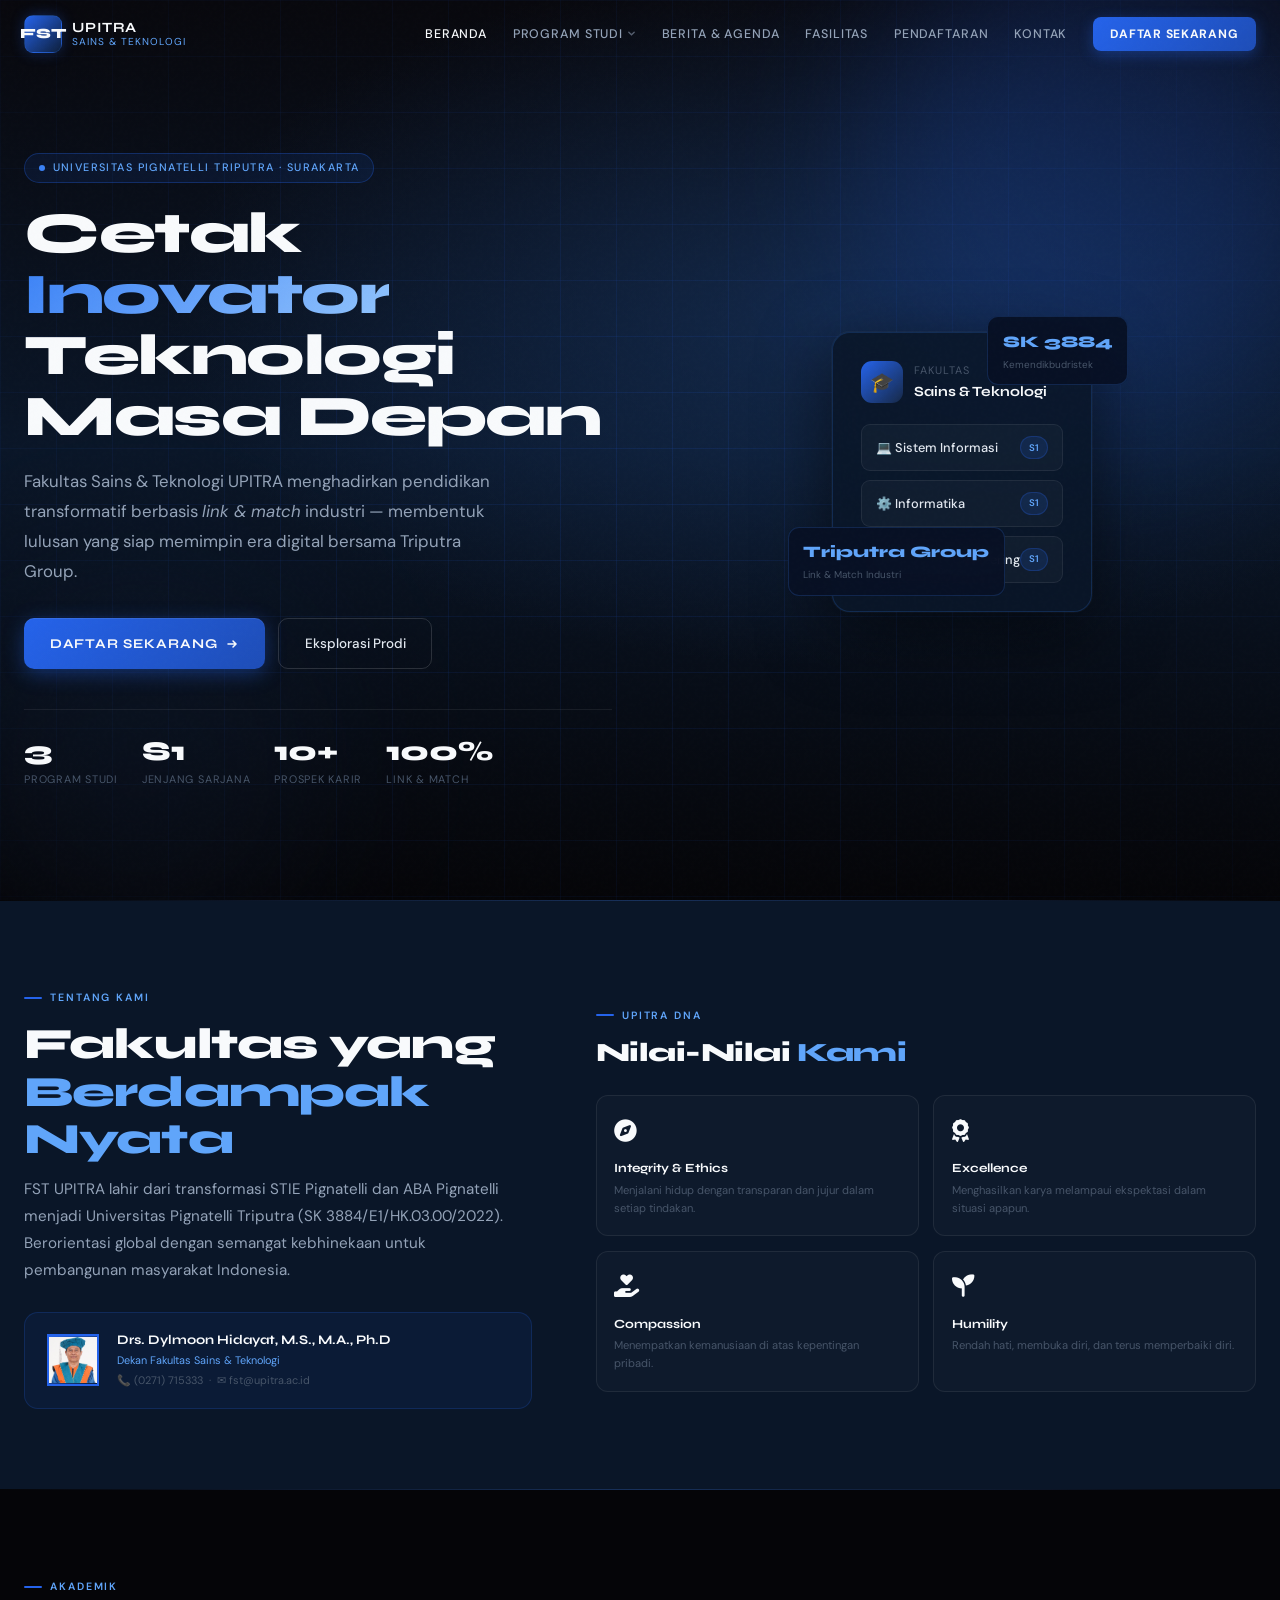
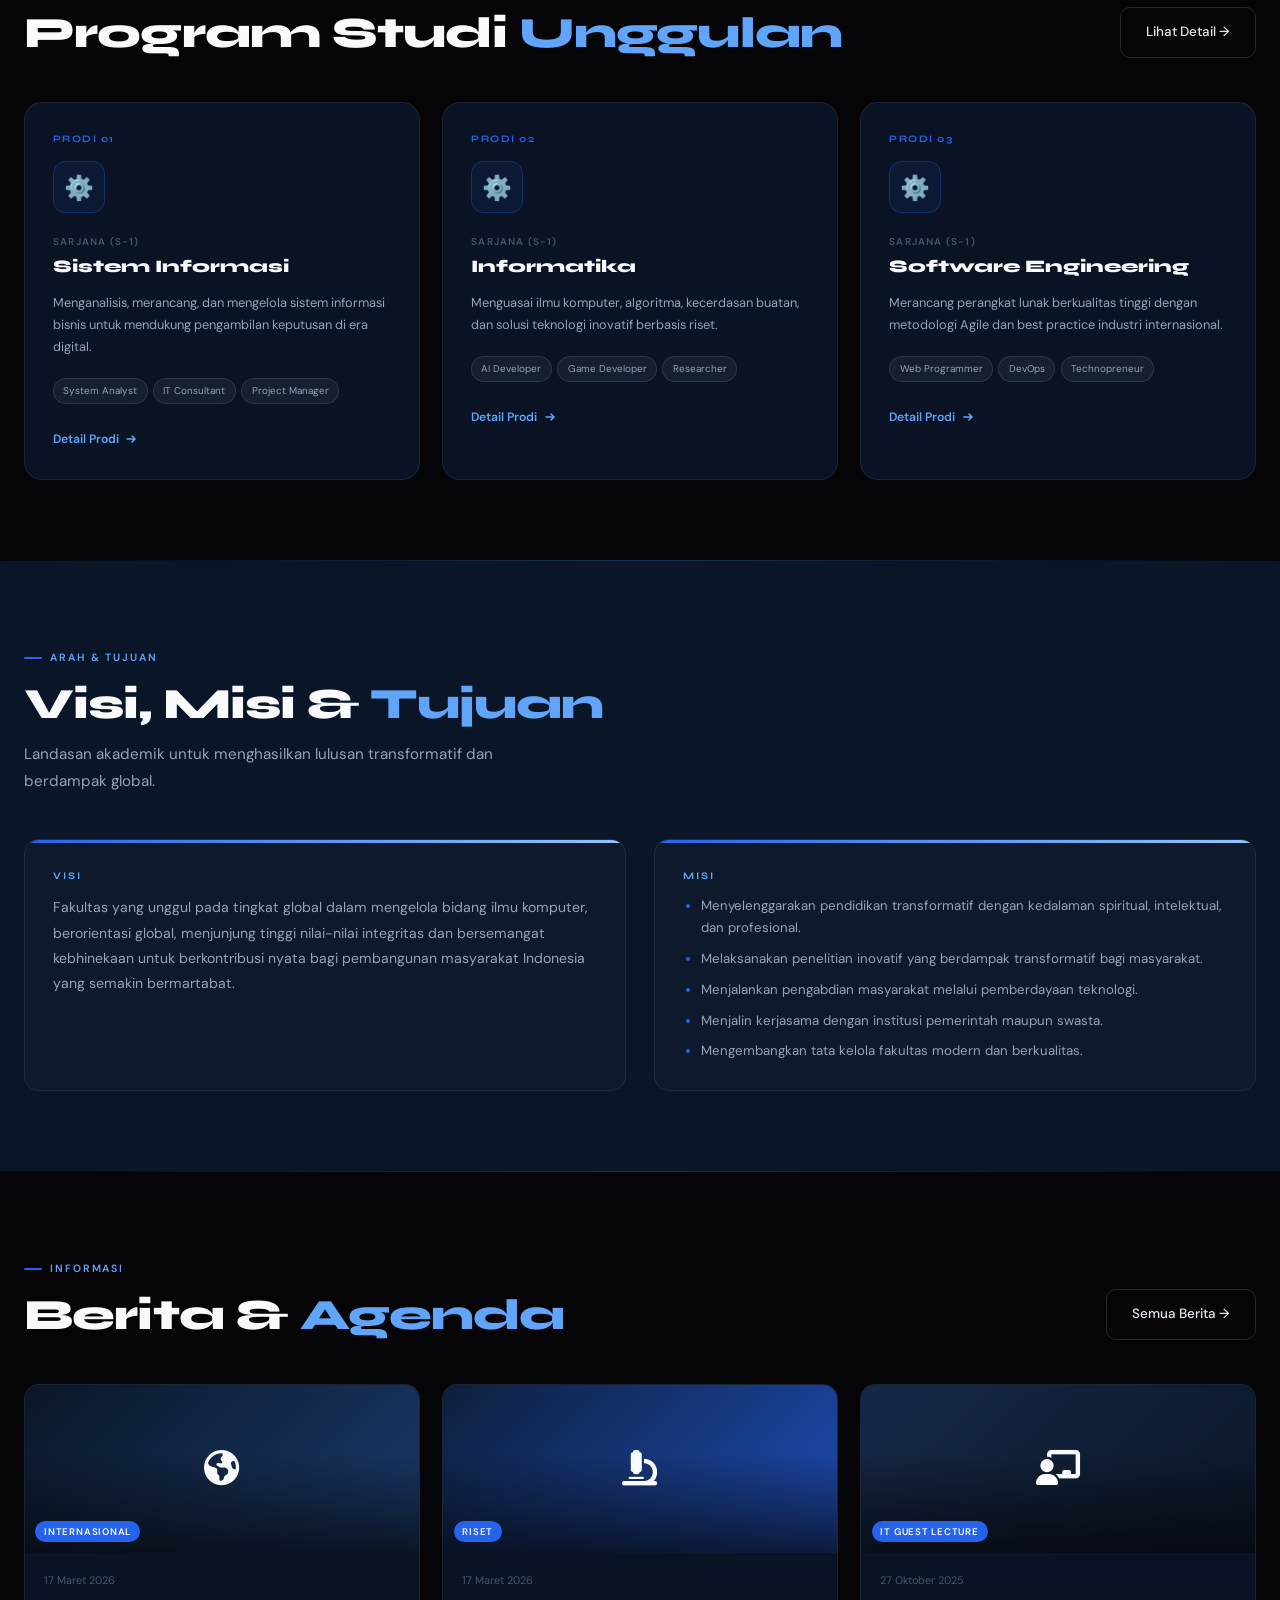
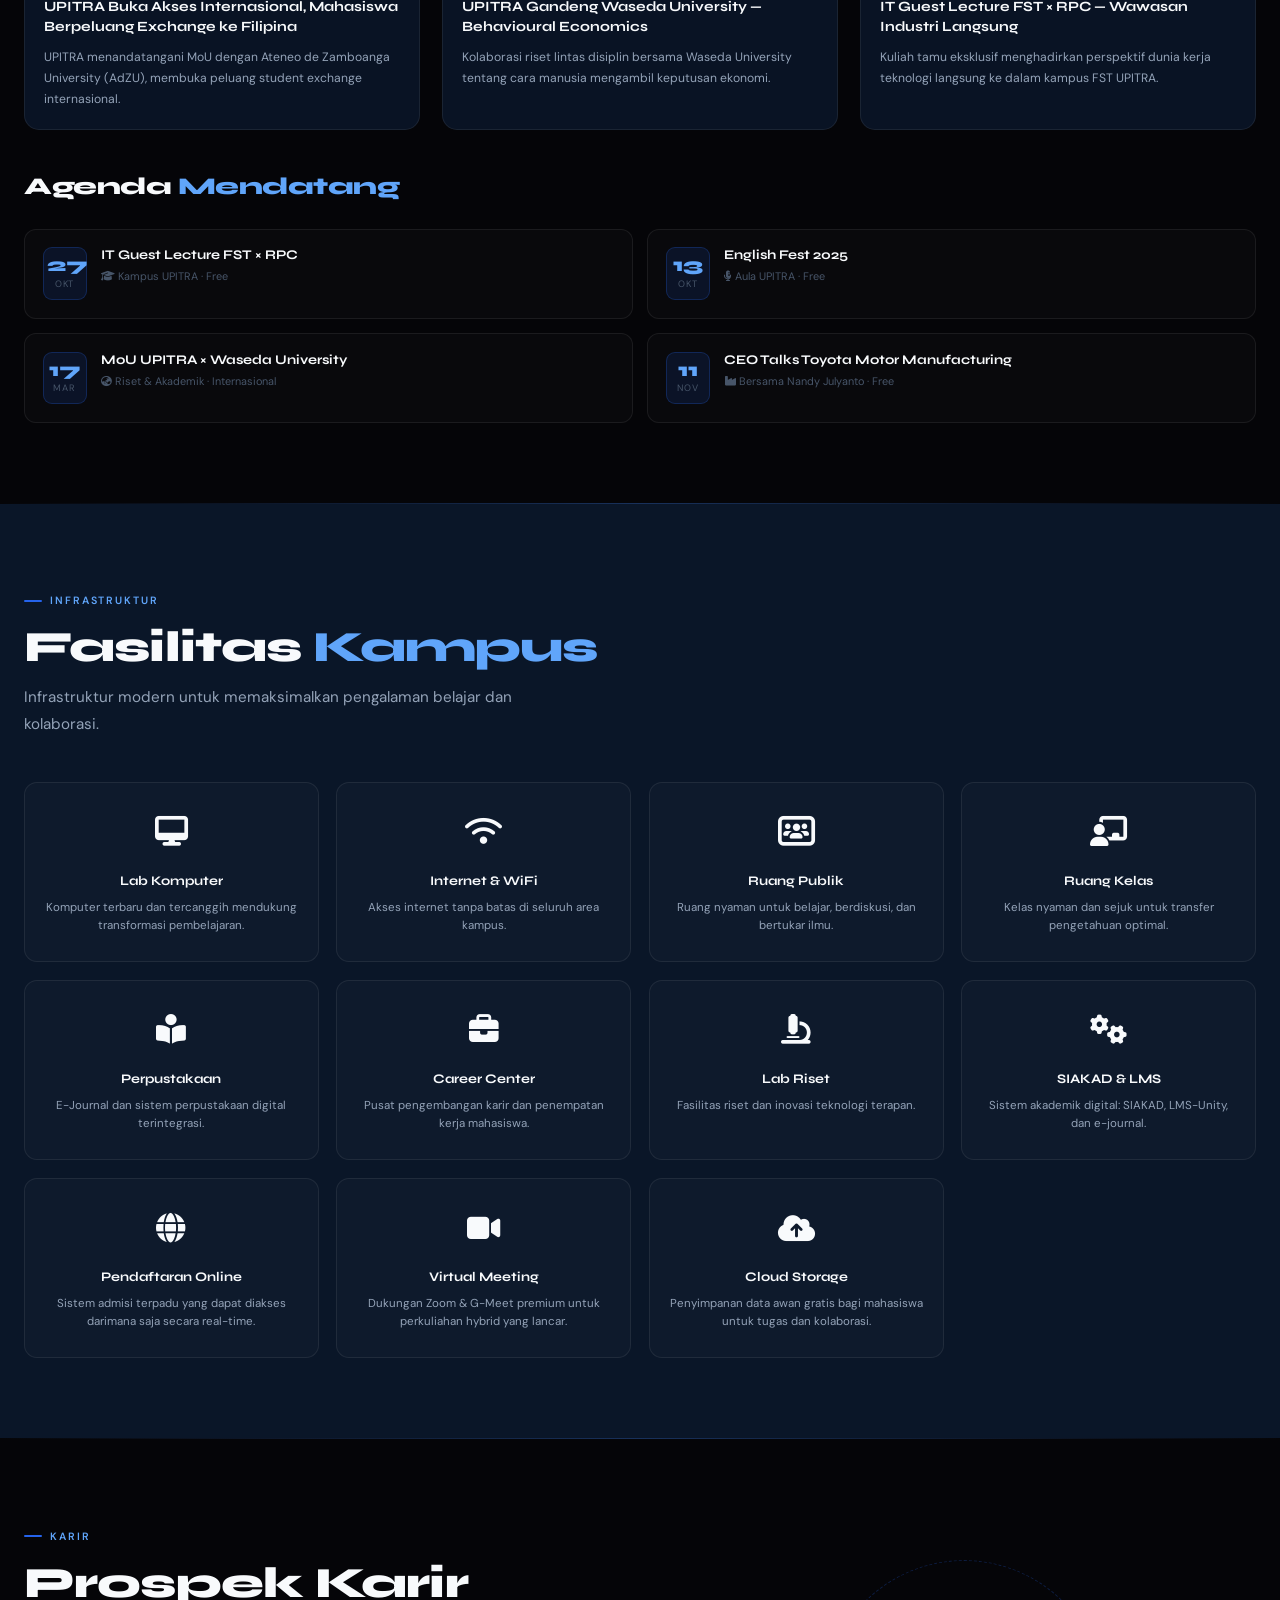
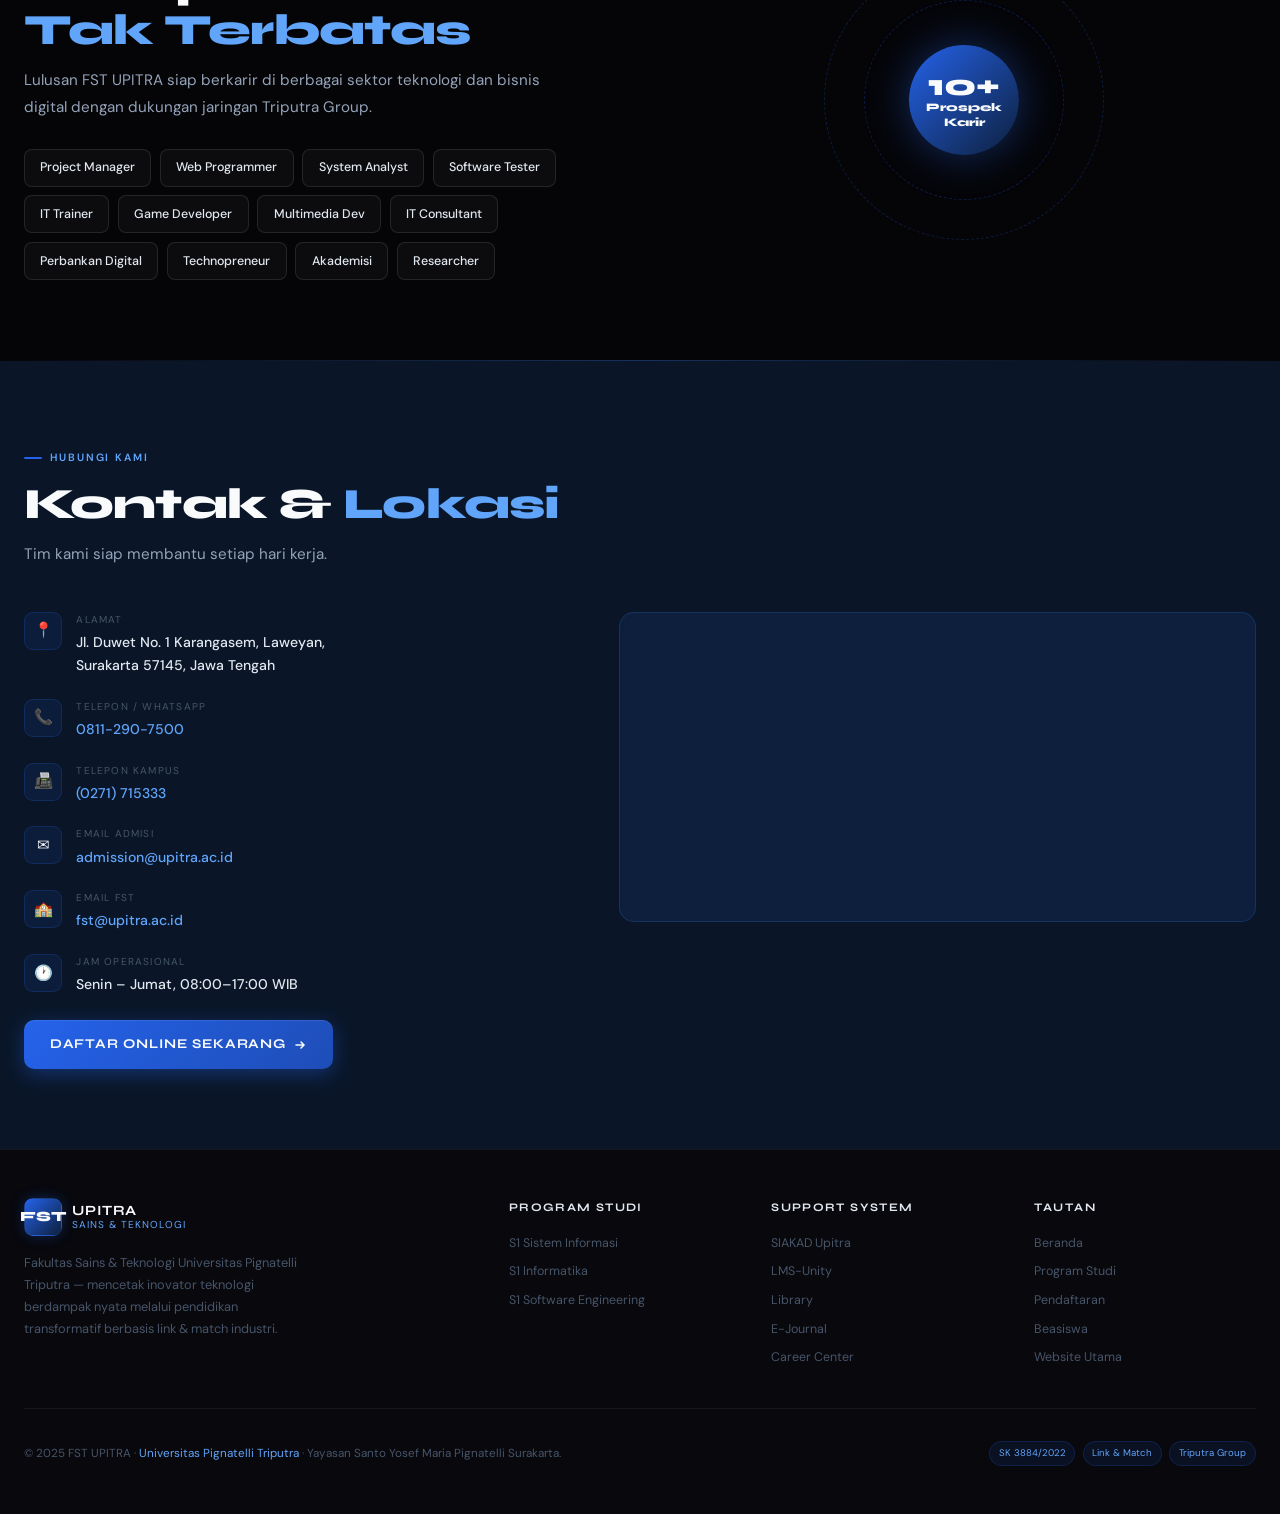
==== commit e6b43a66: "pak dilmoon" ====
--- a/index.html
+++ b/index.html
@@ -139,7 +139,7 @@
       background: rgba(37,99,235,0.07); border: 1px solid rgba(37,99,235,0.2); border-radius: 14px;
       margin-top: 1.75rem;
     }
-    .dekan-photo { width: 52px; height: 52px; border-radius: 50%; background: linear-gradient(135deg, var(--blue-accent), var(--navy-mid)); display: flex; align-items: center; justify-content: center; font-size: 1.3rem; flex-shrink: 0; border: 2px solid var(--blue-accent); }
+    .dekan-photo { width: 52px; height: 52px;  background: linear-gradient(135deg, var(--blue-accent), var(--navy-mid)); display: flex; align-items: center; justify-content: center; font-size: 1.3rem; flex-shrink: 0; border: 2px solid var(--blue-accent); }
     .dekan-name { font-family: var(--font-display); font-weight: 700; font-size: 0.82rem; color: var(--white); }
     .dekan-title { font-size: 0.68rem; color: var(--blue-light); }
     .dekan-contact { font-size: 0.68rem; color: var(--white-ghost); margin-top: 0.15rem; }
@@ -413,7 +413,7 @@
             <h2 class="section-h2">Fakultas yang<br /><em>Berdampak Nyata</em></h2>
             <p class="section-desc">FST UPITRA lahir dari transformasi STIE Pignatelli dan ABA Pignatelli menjadi Universitas Pignatelli Triputra (SK 3884/E1/HK.03.00/2022). Berorientasi global dengan semangat kebhinekaan untuk pembangunan masyarakat Indonesia.</p>
             <div class="about-dekan">
-              <div class="dekan-photo" aria-hidden="true">👨‍🏫</div>
+              <div class="dekan-photo" aria-hidden="true"><img src="dylmoon-1762914726.jpg" alt="" srcset=""></div>
               <div>
                 <div class="dekan-name">Drs. Dylmoon Hidayat, M.S., M.A., Ph.D</div>
                 <div class="dekan-title">Dekan Fakultas Sains &amp; Teknologi</div>
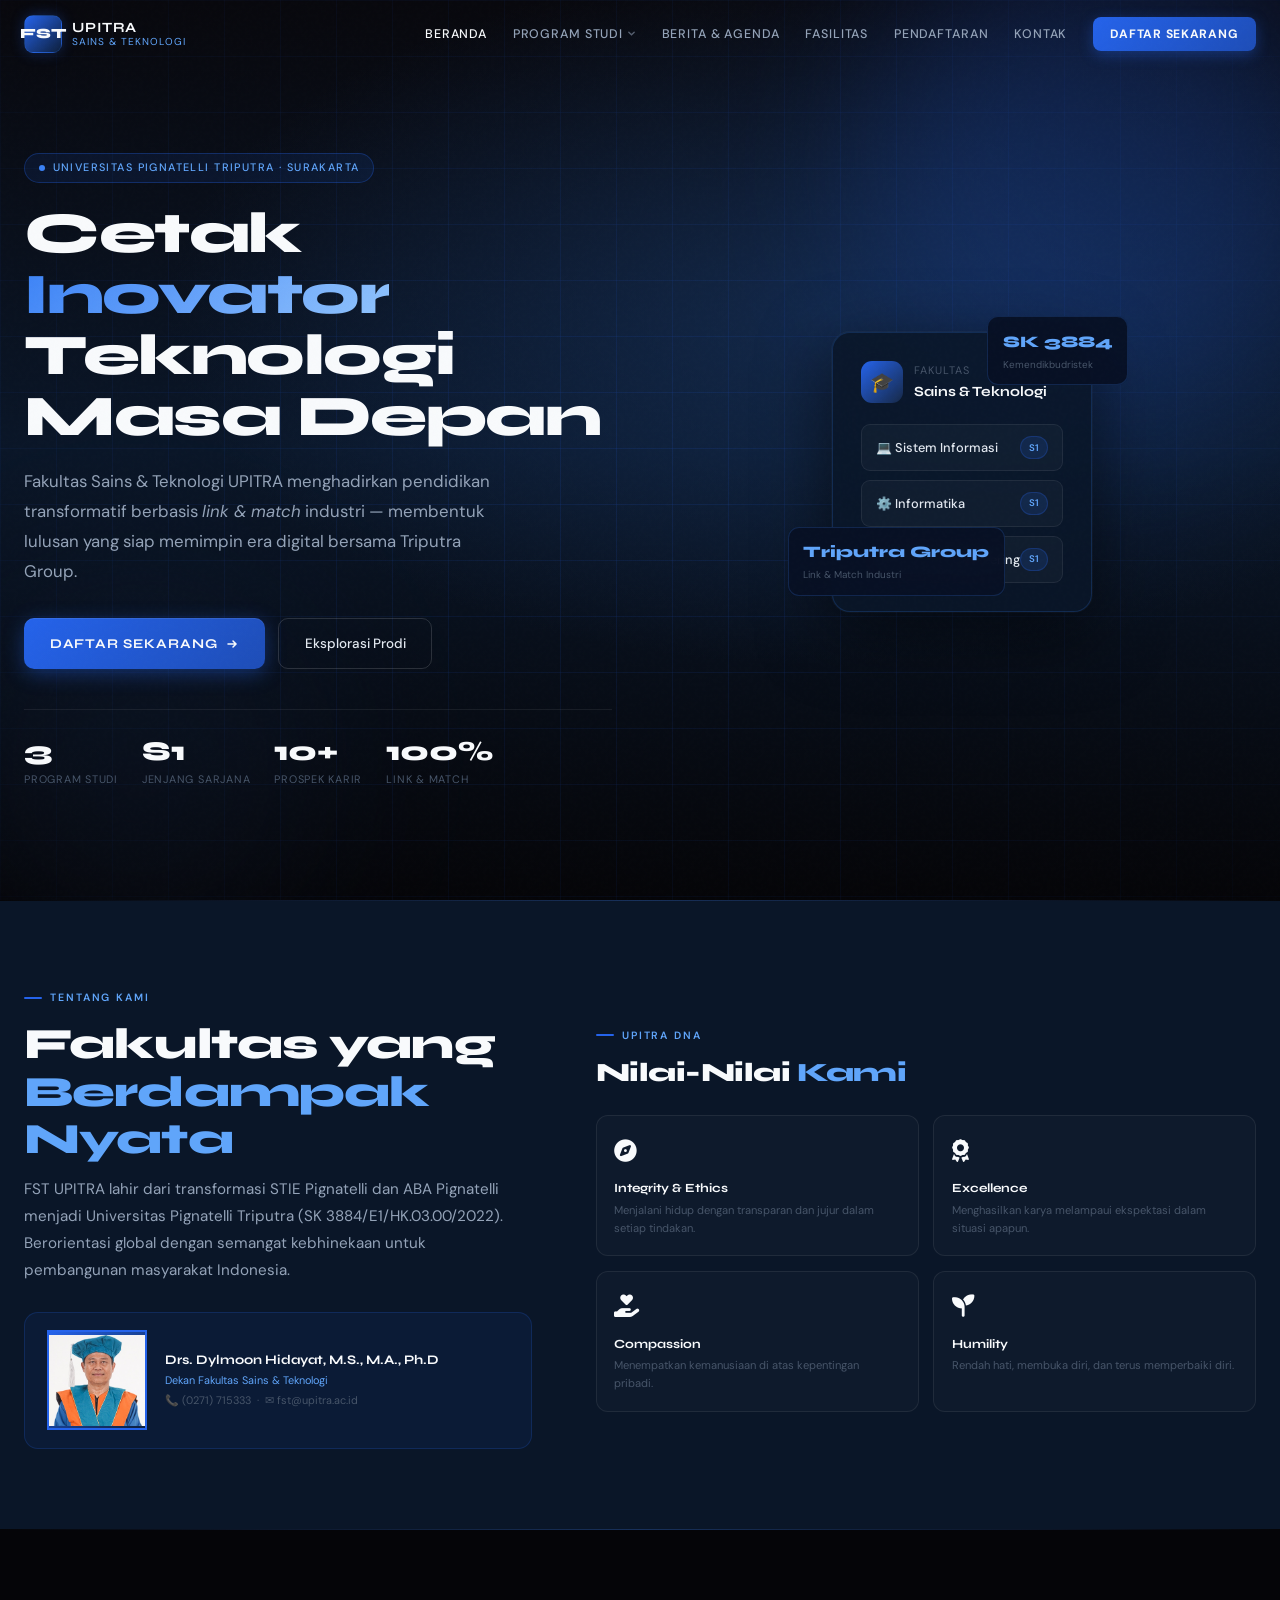
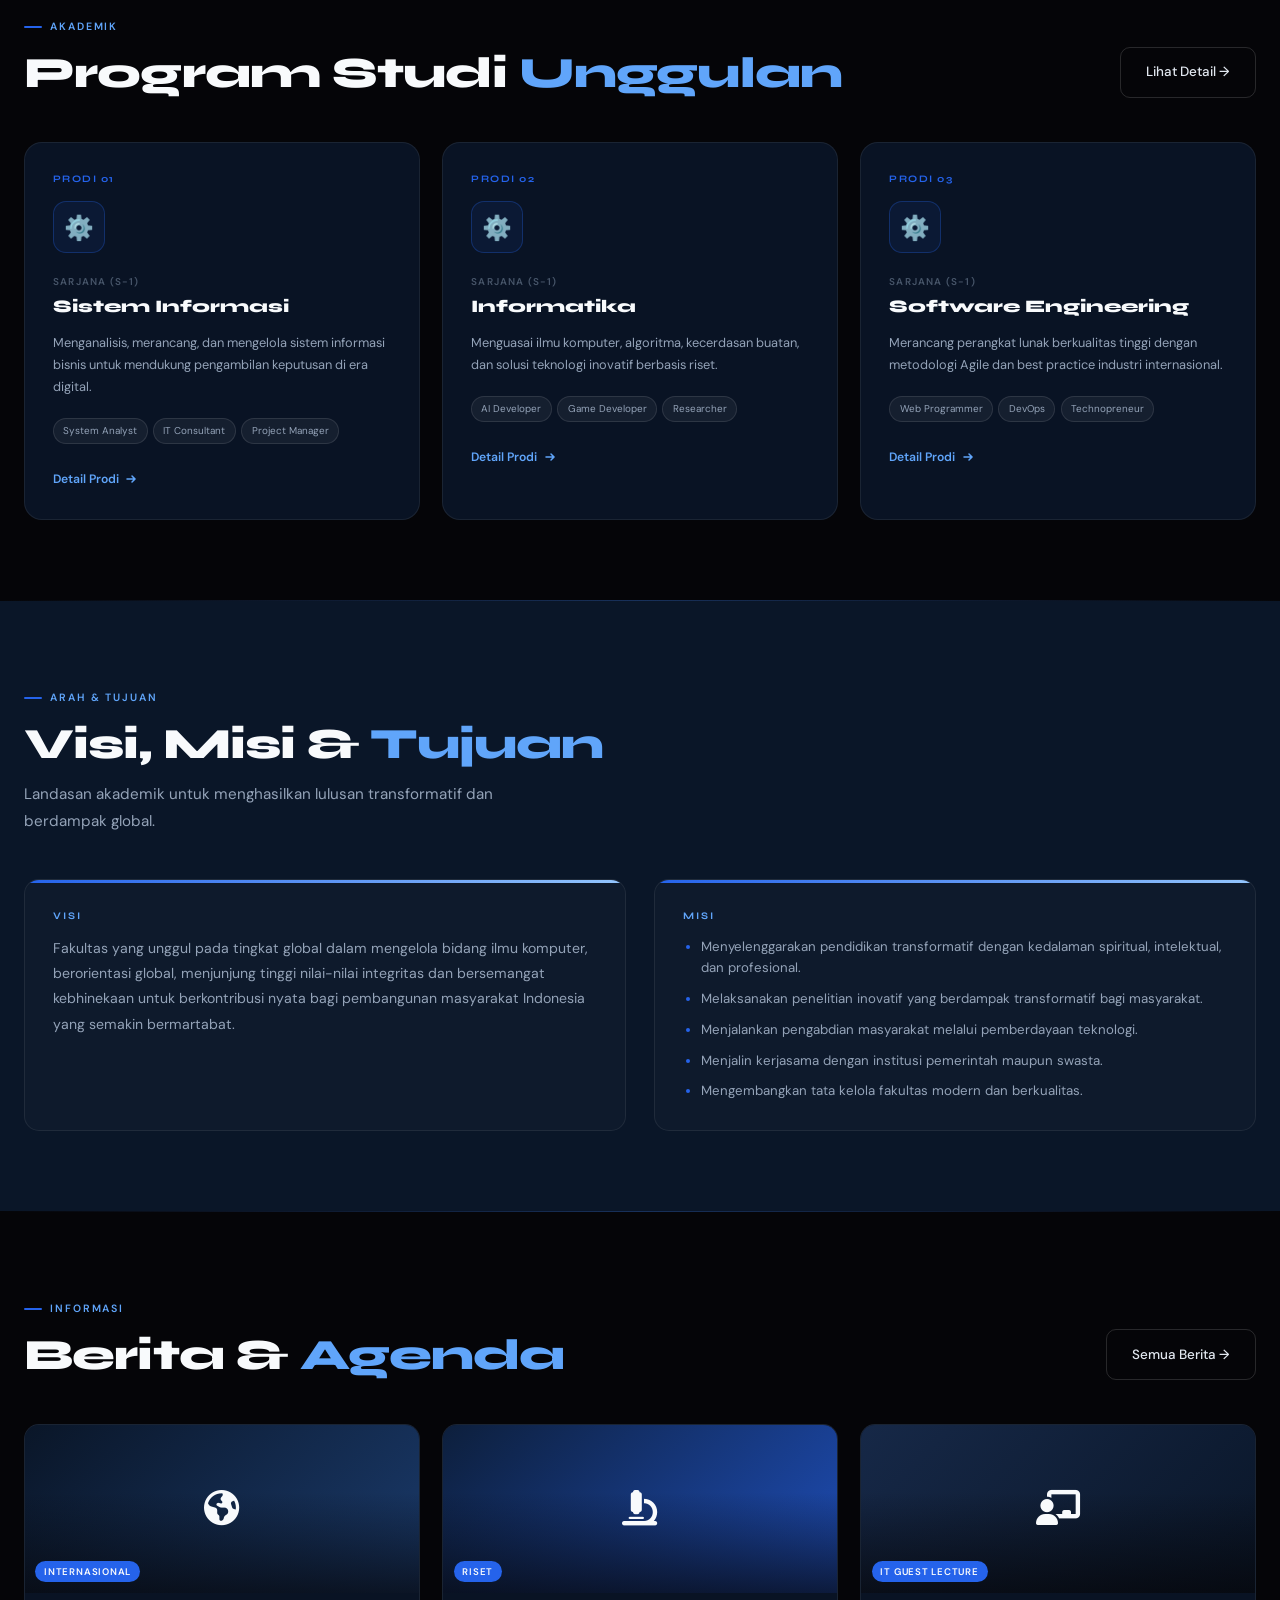
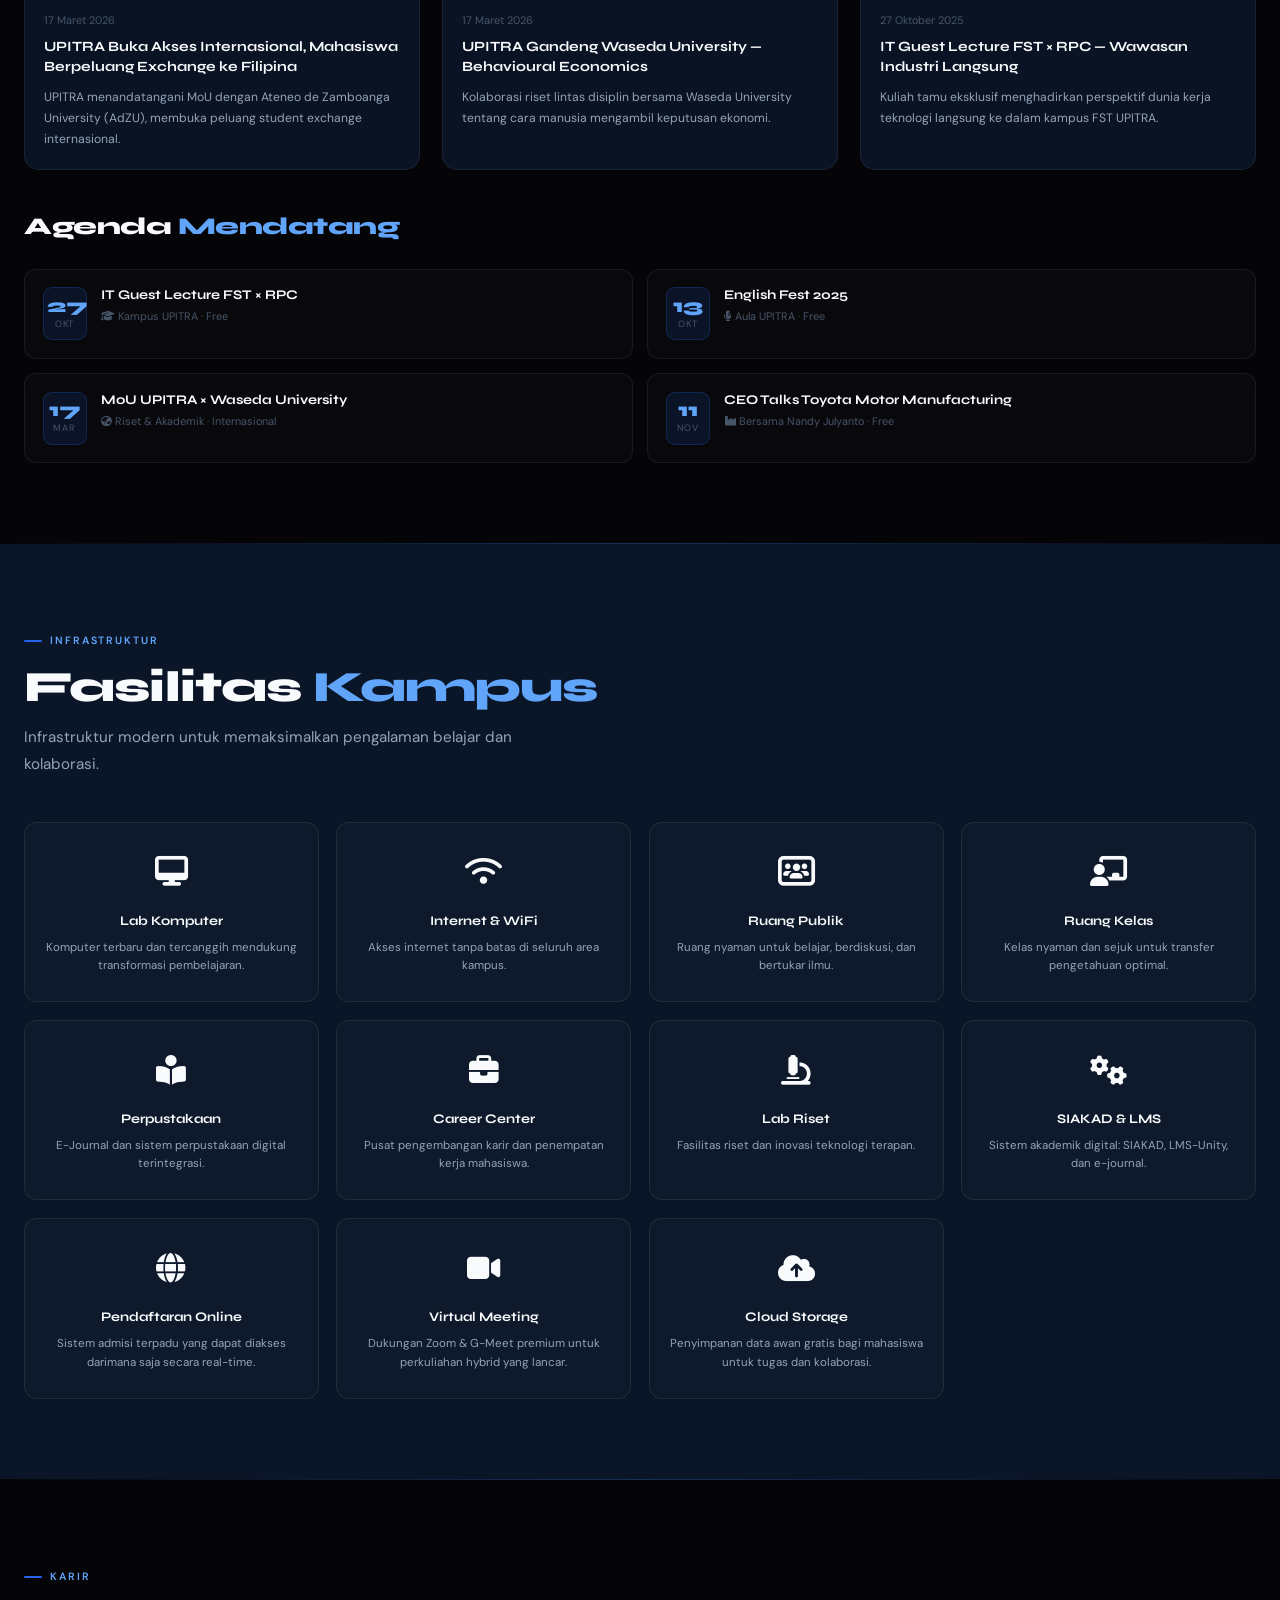
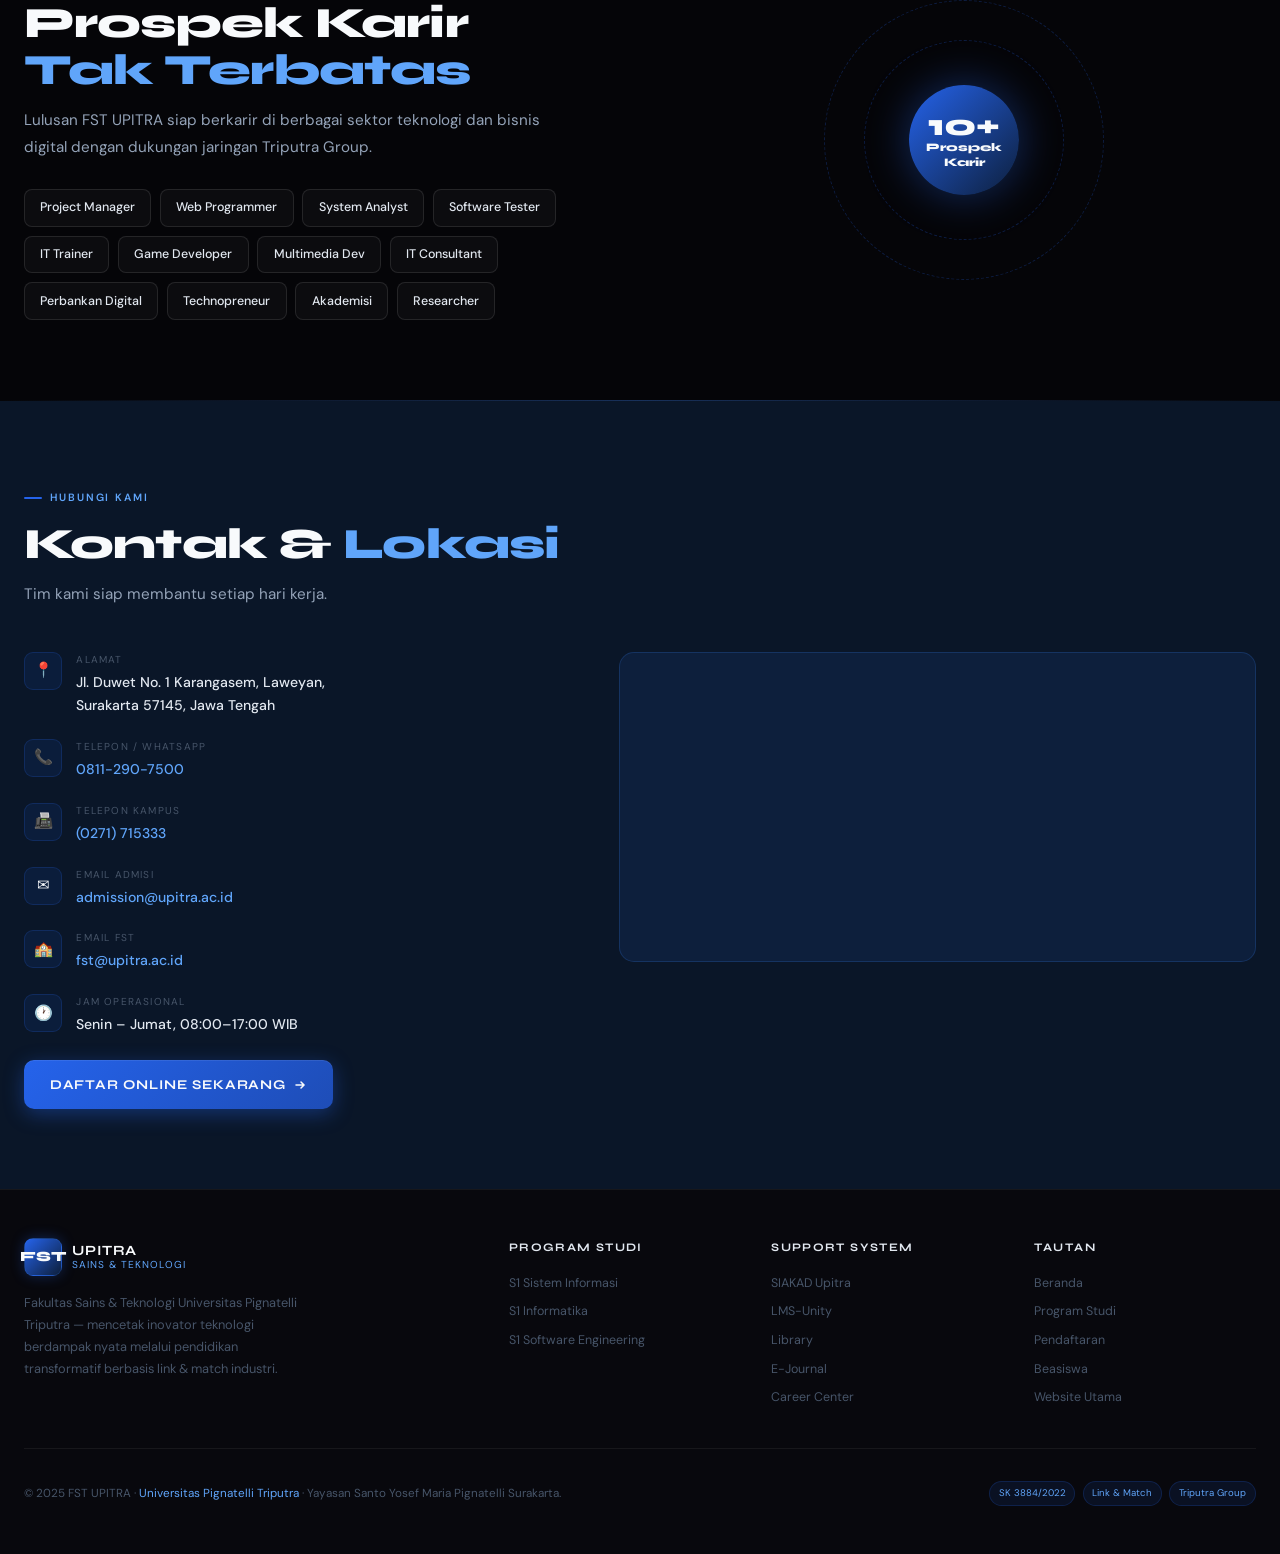
==== commit 5abcaebe: "pak dilmoon" ====
--- a/index.html
+++ b/index.html
@@ -139,7 +139,7 @@
       background: rgba(37,99,235,0.07); border: 1px solid rgba(37,99,235,0.2); border-radius: 14px;
       margin-top: 1.75rem;
     }
-    .dekan-photo { width: 52px; height: 52px;  background: linear-gradient(135deg, var(--blue-accent), var(--navy-mid)); display: flex; align-items: center; justify-content: center; font-size: 1.3rem; flex-shrink: 0; border: 2px solid var(--blue-accent); }
+    .dekan-photo { width: 100px; height: 100px;  background: linear-gradient(135deg, var(--blue-accent), var(--navy-mid)); display: flex; align-items: center; justify-content: center; font-size: 1.3rem; flex-shrink: 0; border: 2px solid var(--blue-accent); }
     .dekan-name { font-family: var(--font-display); font-weight: 700; font-size: 0.82rem; color: var(--white); }
     .dekan-title { font-size: 0.68rem; color: var(--blue-light); }
     .dekan-contact { font-size: 0.68rem; color: var(--white-ghost); margin-top: 0.15rem; }
